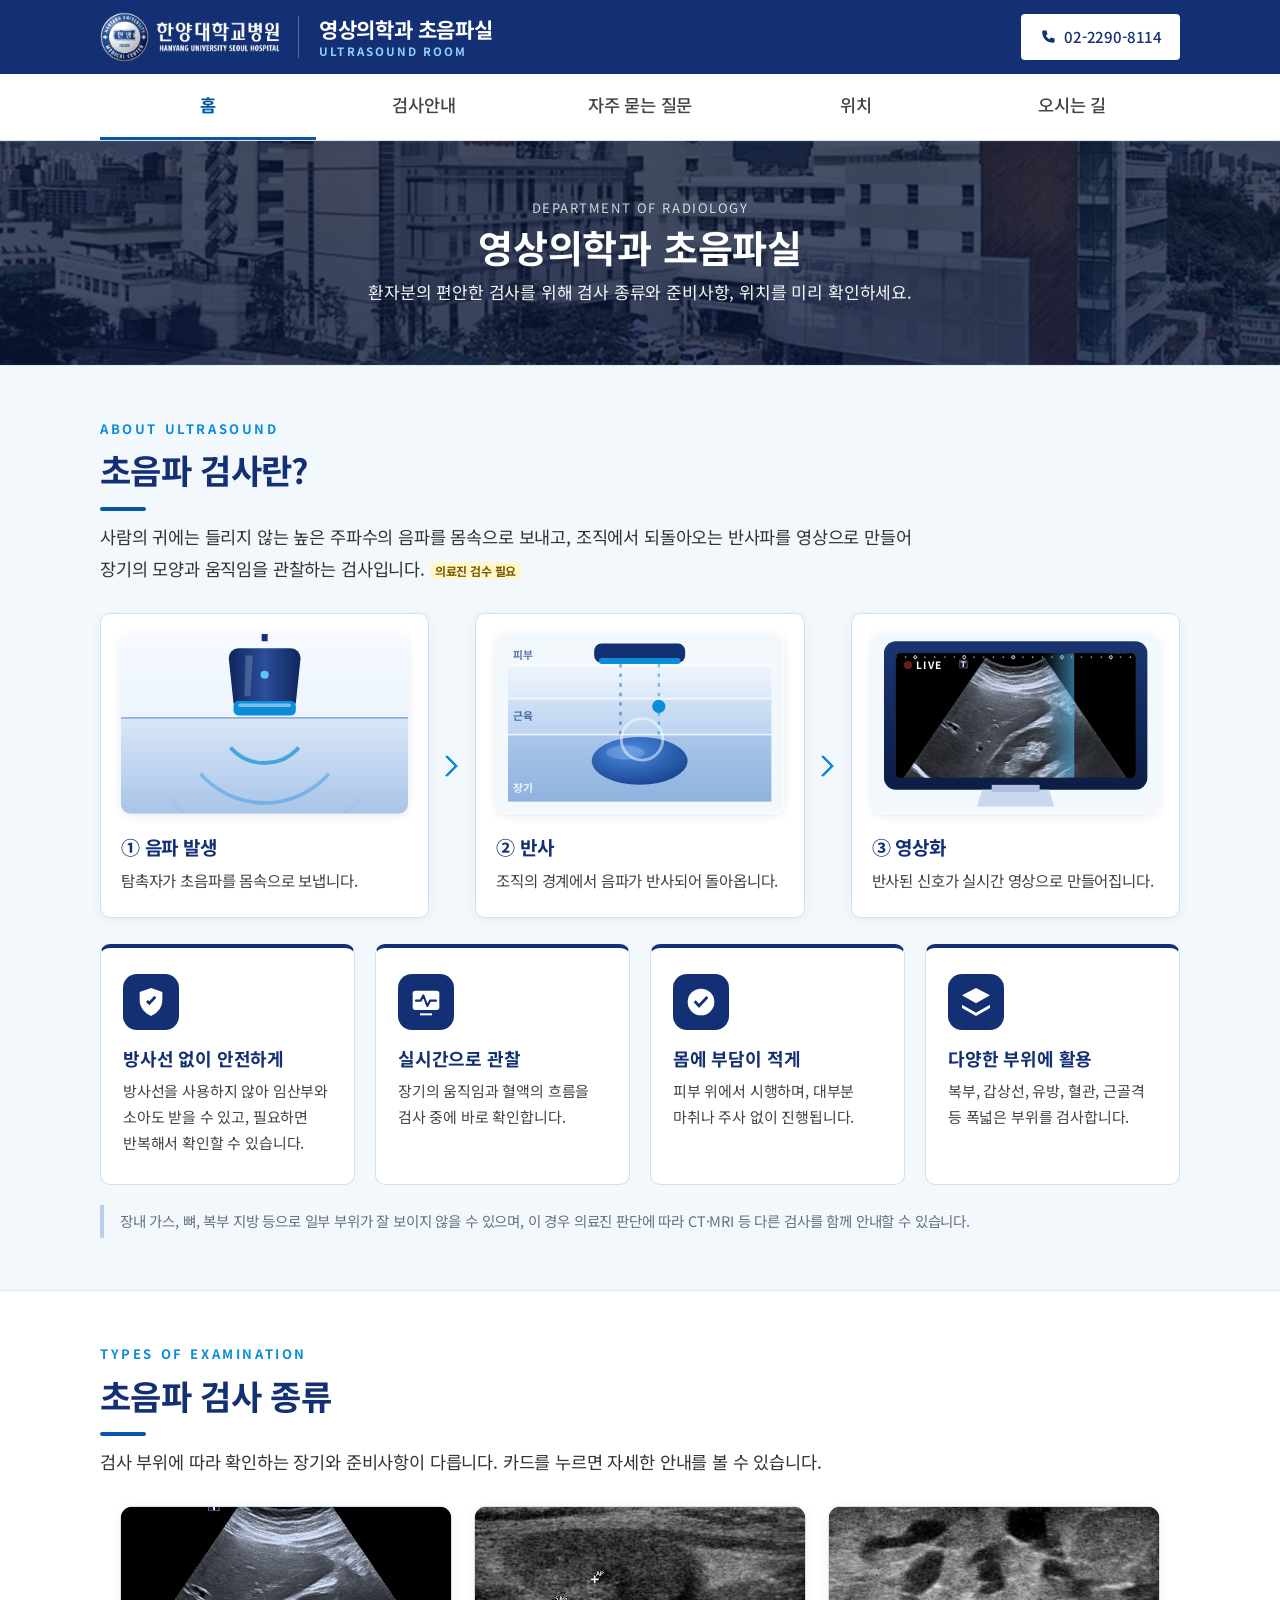
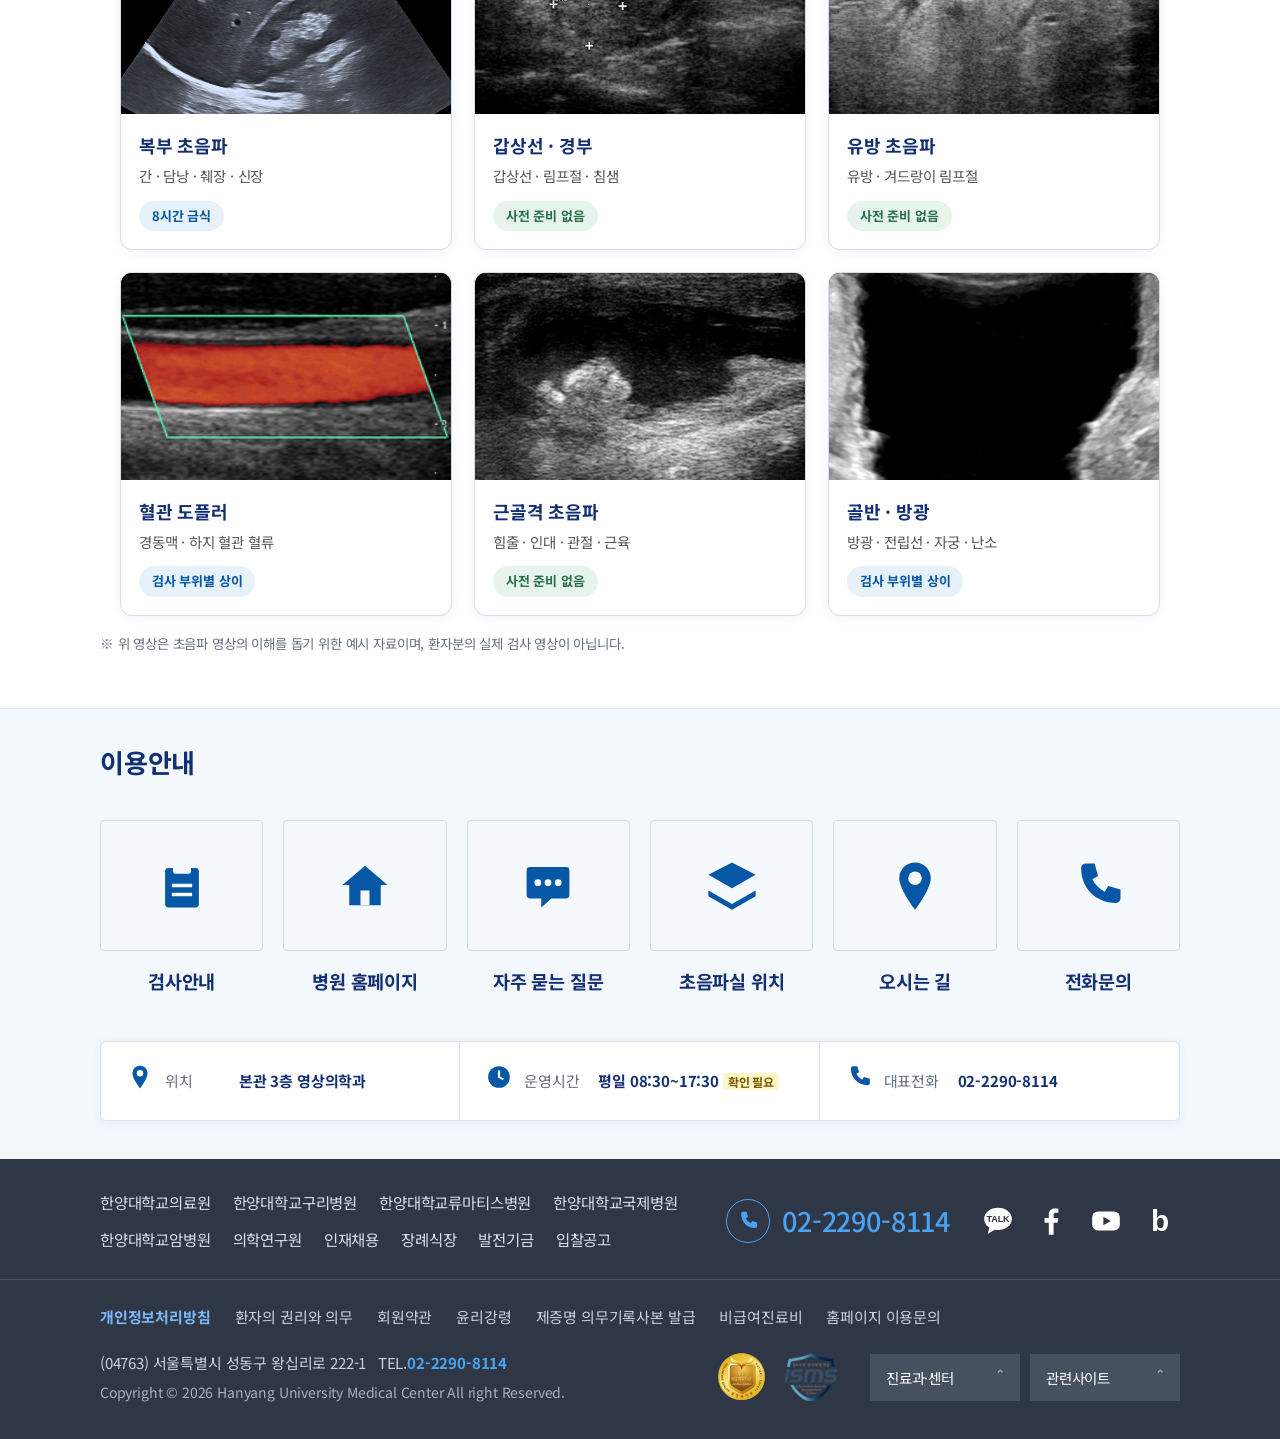
==== index.html @ c242673a "Initial publish (v44) Co-Authored-By: Claude Sonnet 5.5 <noreply@anthropic.com>" ====
<!doctype html>
<html lang="ko">
<head>
<meta charset="utf-8">
<meta name="viewport" content="width=device-width,initial-scale=1,viewport-fit=cover">
<title>초음파실 안내 | 한양대학교병원 영상의학과</title>
<meta name="description" content="한양대학교병원 영상의학과 초음파실 검사 안내, 초음파 검사란, 검사 종류, 위치, 오시는 길">
<link rel="preconnect" href="https://fonts.googleapis.com"><link rel="preconnect" href="https://fonts.gstatic.com" crossorigin><link rel="stylesheet" href="https://fonts.googleapis.com/css2?family=Noto+Sans+KR:wght@400;500;700&display=swap"><link rel="stylesheet" href="assets/style.css">
</head>
<body data-page="home" data-root="">

<section class="hero">
  <p class="eyebrow">Department of Radiology</p>
  <h1>영상의학과 초음파실</h1>
  <p class="d">환자분의 편안한 검사를 위해 검사 종류와 준비사항, 위치를 미리 확인하세요.</p>
</section>

<!-- 초음파 검사란? -->
<section class="sec tint" id="about">
  <div class="wrap">
    <header class="sh">
      <span class="sh-eyebrow">ABOUT ULTRASOUND</span>
      <h2>초음파 검사란?</h2>
      <p>사람의 귀에는 들리지 않는 높은 주파수의 음파를 몸속으로 보내고, 조직에서 되돌아오는 반사파를 영상으로 만들어 장기의 모양과 움직임을 관찰하는 검사입니다. <span class="tbc">의료진 검수 필요</span></p>
    </header>

    <ol class="flow">

      <!-- ① 음파 발생 -->
      <li>
        <figure>
          <svg viewBox="0 0 240 150" role="img" aria-label="탐촉자가 초음파를 몸속으로 보내는 모습(애니메이션)">
            <defs>
              <linearGradient id="f1bg" x1="0" y1="0" x2="0" y2="1"><stop offset="0" stop-color="#f6faff"/><stop offset="1" stop-color="#e3eefb"/></linearGradient>
              <linearGradient id="f1tis" x1="0" y1="0" x2="0" y2="1"><stop offset="0" stop-color="#d9e7f8"/><stop offset="1" stop-color="#a9c4e8"/></linearGradient>
              <linearGradient id="f1pr" x1="0" y1="0" x2="1" y2="0"><stop offset="0" stop-color="#0f255c"/><stop offset=".5" stop-color="#2b4f9a"/><stop offset="1" stop-color="#0f255c"/></linearGradient>
              <clipPath id="f1cone"><path d="M120 70L28 150H212Z"/></clipPath>
            </defs>
            <rect width="240" height="150" rx="10" fill="url(#f1bg)"/>
            <rect y="70" width="240" height="80" fill="url(#f1tis)"/>
            <path d="M0 70H240" stroke="#8fb0dc" stroke-width="1.5"/>
            <g clip-path="url(#f1cone)" fill="none" stroke="#0b8dd9" stroke-width="3.2">
              <circle cx="120" cy="70" r="10"><animate attributeName="r" values="10;110" dur="2.4s" repeatCount="indefinite"/><animate attributeName="opacity" values=".95;0" dur="2.4s" repeatCount="indefinite"/></circle>
              <circle cx="120" cy="70" r="10"><animate attributeName="r" values="10;110" dur="2.4s" begin=".8s" repeatCount="indefinite"/><animate attributeName="opacity" values=".95;0" dur="2.4s" begin=".8s" repeatCount="indefinite"/></circle>
              <circle cx="120" cy="70" r="10"><animate attributeName="r" values="10;110" dur="2.4s" begin="1.6s" repeatCount="indefinite"/><animate attributeName="opacity" values=".95;0" dur="2.4s" begin="1.6s" repeatCount="indefinite"/></circle>
            </g>
            <path d="M120 6V-2" stroke="#143074" stroke-width="5"/>
            <path d="M98 12h44a8 8 0 0 1 8 8l-4 38h-52l-4-38a8 8 0 0 1 8-8z" fill="url(#f1pr)"/>
            <path d="M104 18h6l-2 34h-5z" fill="#fff" opacity=".18"/>
            <rect x="94" y="56" width="52" height="12" rx="4" fill="#0b8dd9"/>
            <rect x="98" y="58" width="44" height="3" rx="1.5" fill="#fff" opacity=".45"/>
            <circle cx="120" cy="34" r="3.4" fill="#5cc5ff"><animate attributeName="opacity" values="1;.25;1" dur="1.2s" repeatCount="indefinite"/></circle>
          </svg>
        </figure>
        <b>① 음파 발생</b><p>탐촉자가 초음파를 몸속으로 보냅니다.</p>
      </li>

      <!-- ② 반사 -->
      <li>
        <figure>
          <svg viewBox="0 0 240 150" role="img" aria-label="조직의 경계에서 초음파가 반사되는 모습(애니메이션)">
            <defs>
              <linearGradient id="f2a" x1="0" y1="0" x2="0" y2="1"><stop offset="0" stop-color="#eef5fd"/><stop offset="1" stop-color="#dbe8f8"/></linearGradient>
              <linearGradient id="f2b" x1="0" y1="0" x2="0" y2="1"><stop offset="0" stop-color="#cfe1f6"/><stop offset="1" stop-color="#bcd3ef"/></linearGradient>
              <linearGradient id="f2c" x1="0" y1="0" x2="0" y2="1"><stop offset="0" stop-color="#aac6ea"/><stop offset="1" stop-color="#8fb2de"/></linearGradient>
              <radialGradient id="f2o" cx="40%" cy="30%" r="80%"><stop offset="0" stop-color="#4b8be0"/><stop offset="1" stop-color="#143e8a"/></radialGradient>
            </defs>
            <rect width="240" height="150" rx="10" fill="#f3f8fd"/>
            <rect x="10" y="26" width="220" height="28" fill="url(#f2a)"/>
            <rect x="10" y="54" width="220" height="30" fill="url(#f2b)"/>
            <rect x="10" y="84" width="220" height="56" fill="url(#f2c)"/>
            <path d="M10 26H230M10 54H230M10 84H230" stroke="#fff" stroke-width="1.4" opacity=".7"/>
            <ellipse cx="120" cy="106" rx="40" ry="20" fill="url(#f2o)"/>
            <ellipse cx="108" cy="99" rx="16" ry="6" fill="#fff" opacity=".18"/>
            <rect x="82" y="8" width="76" height="16" rx="6" fill="#143074"/>
            <rect x="86" y="20" width="68" height="5" rx="2" fill="#0b8dd9"/>
            <path d="M104 25V84" stroke="#0657a5" stroke-width="2" stroke-dasharray="3 5" opacity=".5"/>
            <path d="M136 84V25" stroke="#0b8dd9" stroke-width="2" stroke-dasharray="3 5" opacity=".5"/>
            <circle r="5.5" fill="#0657a5">
              <animateMotion path="M104 26V88" dur="2.4s" repeatCount="indefinite" keyTimes="0;1" calcMode="linear"/>
              <animate attributeName="opacity" values="1;1;0;0" keyTimes="0;.4;.5;1" dur="2.4s" repeatCount="indefinite"/>
            </circle>
            <circle r="5.5" fill="#0b8dd9">
              <animateMotion path="M136 88V26" dur="2.4s" repeatCount="indefinite" begin="1.2s" calcMode="linear"/>
              <animate attributeName="opacity" values="0;1;1;0" keyTimes="0;.1;.8;1" dur="2.4s" repeatCount="indefinite" begin="1.2s"/>
            </circle>
            <circle cx="122" cy="88" r="4" fill="none" stroke="#fff" stroke-width="2.4">
              <animate attributeName="r" values="4;34" dur="2.4s" begin="1.2s" repeatCount="indefinite"/>
              <animate attributeName="opacity" values=".9;0" dur="2.4s" begin="1.2s" repeatCount="indefinite"/>
            </circle>
            <text x="14" y="21" font-size="9" fill="#5b7aa8" font-weight="700">피부</text>
            <text x="14" y="72" font-size="9" fill="#4a6c9c" font-weight="700">근육</text>
            <text x="14" y="132" font-size="9" fill="#e8f1fc" font-weight="700">장기</text>
          </svg>
        </figure>
        <b>② 반사</b><p>조직의 경계에서 음파가 반사되어 돌아옵니다.</p>
      </li>

      <!-- ③ 영상화 -->
      <li>
        <figure>
          <svg viewBox="0 0 240 150" role="img" aria-label="반사된 신호가 실시간 영상으로 표시되는 초음파 모니터(애니메이션)">
            <defs>
              <linearGradient id="f3bz" x1="0" y1="0" x2="0" y2="1"><stop offset="0" stop-color="#1a3571"/><stop offset="1" stop-color="#0c1d45"/></linearGradient>
              <linearGradient id="f3sw" x1="0" y1="0" x2="1" y2="0"><stop offset="0" stop-color="#5cc5ff" stop-opacity="0"/><stop offset="1" stop-color="#5cc5ff" stop-opacity=".55"/></linearGradient>
              <clipPath id="f3scr"><rect x="20" y="16" width="200" height="104" rx="4"/></clipPath>
            </defs>
            <rect width="240" height="150" rx="10" fill="#f3f8fd"/>
            <rect x="10" y="6" width="220" height="124" rx="10" fill="url(#f3bz)"/>
            <rect x="20" y="16" width="200" height="104" rx="4" fill="#000"/>
            <g clip-path="url(#f3scr)">
              <image href="img/us/abdomen.jpg" x="-30" y="-8" width="300" height="225" preserveAspectRatio="none"/>
              <rect x="20" y="16" width="26" height="104" fill="url(#f3sw)">
                <animate attributeName="x" values="14;196" dur="3.2s" repeatCount="indefinite"/>
              </rect>
              <rect x="20" y="16" width="200" height="104" fill="none"/>
            </g>
            <circle cx="30" cy="26" r="3.4" fill="#ff4d4d"><animate attributeName="opacity" values="1;.2;1" dur="1.4s" repeatCount="indefinite"/></circle>
            <text x="37" y="29" font-size="8.5" font-weight="700" fill="#fff" letter-spacing="1">LIVE</text>
            <path d="M92 130h56l4 14H88z" fill="#c9d8ee"/>
            <rect x="100" y="126" width="40" height="6" fill="#aebfdc"/>
          </svg>
        </figure>
        <b>③ 영상화</b><p>반사된 신호가 실시간 영상으로 만들어집니다.</p>
      </li>
    </ol>

    <ul class="traits">
      <li><span class="tr-ic" data-i="i-shield"></span><b>방사선 없이 안전하게</b><p>방사선을 사용하지 않아 임산부와 소아도 받을 수 있고, 필요하면 반복해서 확인할 수 있습니다.</p></li>
      <li><span class="tr-ic" data-i="i-live"></span><b>실시간으로 관찰</b><p>장기의 움직임과 혈액의 흐름을 검사 중에 바로 확인합니다.</p></li>
      <li><span class="tr-ic" data-i="i-check"></span><b>몸에 부담이 적게</b><p>피부 위에서 시행하며, 대부분 마취나 주사 없이 진행됩니다.</p></li>
      <li><span class="tr-ic" data-i="i-floor"></span><b>다양한 부위에 활용</b><p>복부, 갑상선, 유방, 혈관, 근골격 등 폭넓은 부위를 검사합니다.</p></li>
    </ul>
    <p class="about-note">장내 가스, 뼈, 복부 지방 등으로 일부 부위가 잘 보이지 않을 수 있으며, 이 경우 의료진 판단에 따라 CT·MRI 등 다른 검사를 함께 안내할 수 있습니다.</p>
  </div>
</section>

<!-- 초음파 검사 종류 -->
<section class="sec" id="types">
  <div class="wrap">
    <header class="sh">
      <span class="sh-eyebrow">TYPES OF EXAMINATION</span>
      <h2>초음파 검사 종류</h2>
      <p>검사 부위에 따라 확인하는 장기와 준비사항이 다릅니다. 카드를 누르면 자세한 안내를 볼 수 있습니다.</p>
    </header>

    <div class="types-grid">
      <a class="tcard" href="exam/" data-part="e-abd">
        <div class="timg" role="img" aria-label="복부(간·신장) 초음파 영상" style="background-image:url(img/us/abdomen.jpg);background-size:150% auto;background-position:50% 34%"></div>
        <div class="tb"><b>복부 초음파</b><p>간 · 담낭 · 췌장 · 신장</p><span class="chip2">8시간 금식</span></div>
      </a>
      <a class="tcard" href="exam/" data-part="e-thy">
        <div class="timg" role="img" aria-label="갑상선 초음파 영상" style="background-image:url(img/us/thyroid.jpg);background-size:147% auto;background-position:80% 37%"></div>
        <div class="tb"><b>갑상선 · 경부</b><p>갑상선 · 림프절 · 침샘</p><span class="chip2 ok">사전 준비 없음</span></div>
      </a>
      <a class="tcard" href="exam/" data-part="e-brs">
        <div class="timg" role="img" aria-label="유방 초음파 영상" style="background-image:url(img/us/breast.jpg);background-size:119% auto;background-position:52% 55%"></div>
        <div class="tb"><b>유방 초음파</b><p>유방 · 겨드랑이 림프절</p><span class="chip2 ok">사전 준비 없음</span></div>
      </a>
      <a class="tcard" href="exam/" data-part="e-vas">
        <div class="timg" role="img" aria-label="혈관 컬러 도플러 초음파 영상" style="background-image:url(img/us/doppler.jpg);background-size:153% auto;background-position:71% 63%"></div>
        <div class="tb"><b>혈관 도플러</b><p>경동맥 · 하지 혈관 혈류</p><span class="chip2">검사 부위별 상이</span></div>
      </a>
      <a class="tcard" href="exam/" data-part="e-msk">
        <div class="timg" role="img" aria-label="근골격(무릎) 초음파 영상" style="background-image:url(img/us/msk.jpg);background-size:119% auto;background-position:52% 46%"></div>
        <div class="tb"><b>근골격 초음파</b><p>힘줄 · 인대 · 관절 · 근육</p><span class="chip2 ok">사전 준비 없음</span></div>
      </a>
      <a class="tcard" href="exam/" data-part="e-pel">
        <div class="timg" role="img" aria-label="방광 초음파 영상" style="background-image:url(img/us/pelvis.jpg);background-size:141% auto;background-position:57% 44%"></div>
        <div class="tb"><b>골반 · 방광</b><p>방광 · 전립선 · 자궁 · 난소</p><span class="chip2">검사 부위별 상이</span></div>
      </a>
    </div>

    <p class="types-note">※ 위 영상은 초음파 영상의 이해를 돕기 위한 예시 자료이며, 환자분의 실제 검사 영상이 아닙니다.</p>
  </div>
</section>

<section class="band tint2">
  <div class="wrap">
    <div class="infocard">
      <div><span data-i="i-pin"></span><span class="k">위치</span><b>본관 3층 영상의학과</b></div>
      <div><span data-i="i-clock"></span><span class="k">운영시간</span><b>평일 08:30~17:30 <span class="tbc">확인 필요</span></b></div>
      <div><span data-i="i-phone"></span><span class="k">대표전화</span><b>02-2290-8114</b></div>
    </div>
    <h2 class="band-h">이용안내</h2>
    <div class="tiles">
      <a class="tile" href="exam/"><span class="ti" data-i="i-exam"></span><b>검사안내</b></a>
      <a class="tile" href="https://seoul.hyumc.com/" target="_blank" rel="noopener"><span class="ti" data-i="i-home"></span><b>병원 홈페이지</b></a>
      <a class="tile" href="faq/"><span class="ti" data-i="i-faq"></span><b>자주 묻는 질문</b></a>
      <a class="tile" href="location/"><span class="ti" data-i="i-floor"></span><b>초음파실 위치</b></a>
      <a class="tile" href="directions/"><span class="ti" data-i="i-pin"></span><b>오시는 길</b></a>
      <a class="tile" href="tel:0222908114"><span class="ti" data-i="i-phone"></span><b>전화문의</b></a>
    </div>
  </div>
</section>

<script src="assets/site.js"></script>

<!-- 검사 부위별 안내 팝업 (검사안내 페이지의 내용을 불러와 표시) -->
<div class="pop" id="pop" hidden>
  <div class="pop-bg" data-close></div>
  <div class="pop-box" role="dialog" aria-modal="true" aria-labelledby="pop-t">
    <button class="pop-x" type="button" data-close aria-label="닫기">&times;</button>
    <div class="pop-head">
      <div class="pop-thumb" id="pop-thumb" role="img" aria-hidden="true"></div>
      <div><span class="pop-eyebrow">검사 부위별 안내</span><h3 id="pop-t"></h3><span class="chip2" id="pop-chip"></span></div>
    </div>
    <div class="pop-c" id="pop-c"></div>
    <div class="pop-foot"><span class="tbc">의료진 검수 필요</span><a class="btn p" href="exam/">검사안내 전체 보기</a></div>
  </div>
</div>
<script>
(function(){
  var pop=document.getElementById('pop'),body=document.getElementById('pop-c'),last=null,cache=null;
  function load(){
    if(!cache){cache=fetch('exam/').then(function(r){if(!r.ok)throw new Error('x');return r.text();}).then(function(t){return new DOMParser().parseFromString(t,'text/html');});}
    return cache;
  }
  function close(){pop.hidden=true;document.body.classList.remove('pop-open');if(last)last.focus();}
  function open(card){
    var id=card.getAttribute('data-part');last=card;
    load().then(function(doc){
      var panel=doc.getElementById(id);if(!panel)throw new Error('x');
      var t=card.querySelector('.tb b').textContent,chip=card.querySelector('.chip2');
      document.getElementById('pop-t').textContent=t;
      var c=document.getElementById('pop-chip');c.textContent=chip.textContent;c.className=chip.className;
      var th=document.getElementById('pop-thumb'),im=card.querySelector('.timg');
      th.style.cssText=im.getAttribute('style');
      body.innerHTML=panel.innerHTML;
      window.hydrate(body);
      pop.hidden=false;document.body.classList.add('pop-open');
      pop.querySelector('.pop-box').scrollTop=0;
      pop.querySelector('.pop-x').focus();
    }).catch(function(){location.href='exam/';});
  }
  [].forEach.call(document.querySelectorAll('.tcard'),function(a){a.addEventListener('click',function(e){e.preventDefault();open(a);});});
  [].forEach.call(pop.querySelectorAll('[data-close]'),function(b){b.addEventListener('click',close);});
  document.addEventListener('keydown',function(e){if(e.key==='Escape'&&!pop.hidden)close();});
})();
</script>
</body>
</html>
---- assets/style.css ----
:root{
  --navy:#143074; --blue:#0657a5; --sky:#0b8dd9; --bg:#f3f8fb; --line:#dbe3ea;
  --text:#222; --sub:#667180; --warn:#c8541a; --warnbg:#fff4ec; --acc:#143074;
}
*{box-sizing:border-box;margin:0;padding:0}
html{-webkit-text-size-adjust:100%}
body{font-family:"Noto Sans KR","Malgun Gothic",sans-serif;color:var(--text);background:#fff;line-height:1.6;overflow-x:hidden;word-break:keep-all;letter-spacing:-.01em}
img{max-width:100%;height:auto;display:block}
a{color:inherit}
.ic{width:1em;height:1em;fill:currentColor;flex:none}
.a{fill:var(--acc)}
.wrap{max-width:1120px;margin:0 auto;padding:0 20px}

/* header */
.draft{background:#fff6c9;color:#7a5b00;font-size:12.5px;text-align:center;padding:5px 10px}
.top{background:#fff;position:sticky;top:0;z-index:20;border-bottom:1px solid var(--line)}
.top-in{max-width:1120px;margin:0 auto;padding:12px 20px;display:flex;align-items:center;gap:18px}
.top .logo{height:50px;width:auto}
.top .dept{border-left:1px solid var(--line);padding-left:18px;line-height:1.3;color:var(--sub);font-size:13px}
.top .dept b{display:block;color:var(--navy);font-size:18px;font-weight:700}
.top .tel{margin-left:auto;display:flex;align-items:center;gap:8px;background:var(--blue);color:#fff;text-decoration:none;font-size:15px;font-weight:500;padding:10px 18px;border-radius:4px;white-space:nowrap}
.top .tel .ic{font-size:17px;--acc:var(--blue)}
nav.tabs{max-width:1120px;margin:0 auto;display:flex;padding:0 20px;border-top:1px solid var(--line)}
nav.tabs a{flex:1;text-align:center;text-decoration:none;font-size:16px;font-weight:500;color:#444;padding:13px 4px;border-bottom:3px solid transparent;white-space:nowrap}
nav.tabs a .ic{display:none}
nav.tabs a:hover{color:var(--blue)}
nav.tabs a[aria-current=page]{color:var(--blue);font-weight:700;border-color:var(--blue)}

/* home band */
.band{background:linear-gradient(rgba(6,87,165,.9),rgba(20,48,116,.93)),url(../img/hero.jpg) center/cover;color:#fff;padding:40px 0 44px}
.band .wrap{display:grid;grid-template-columns:1.1fr 1fr;gap:24px 48px;align-items:center}
.eyebrow{font-size:13px;letter-spacing:.12em;opacity:.8;text-transform:uppercase;margin-bottom:6px}
.band h1{font-size:38px;line-height:1.25;font-weight:700;margin-bottom:12px}
.band p.d{opacity:.92;font-size:16px}
.infocard{background:#fff;color:var(--text);border-radius:6px;padding:8px 22px}
.infocard div{display:flex;align-items:center;gap:12px;padding:12px 0;border-bottom:1px solid var(--line);font-size:15px}
.infocard div:last-child{border:0}
.infocard .ic{font-size:26px;--acc:#fff;color:var(--blue)}
.infocard span.k{color:var(--sub);width:62px;flex:none}
.infocard b{font-weight:700;color:var(--navy)}
.band-h{grid-column:1/-1;font-size:24px;font-weight:700;margin-top:10px}
.tiles{grid-column:1/-1;display:grid;grid-template-columns:repeat(6,1fr);gap:16px}
.tile{display:block;text-align:center;text-decoration:none;color:#fff}
.tile .ti{display:grid;place-items:center;aspect-ratio:1.25;border:1px solid rgba(255,255,255,.38);font-size:48px;transition:.15s;margin-bottom:10px}
.tile:hover .ti{background:rgba(255,255,255,.1);border-color:#fff}
.tile b{font-weight:500;font-size:17px}

/* sub pages */
main.wrap{padding-top:26px;padding-bottom:50px}
.crumb{font-size:13px;color:var(--sub);margin-bottom:6px}
.crumb a{text-decoration:none}
.ptitle{border-bottom:2px solid var(--navy);padding-bottom:12px;margin-bottom:20px}
.ptitle h2{font-size:28px;color:var(--navy);font-weight:700}
.ptitle p{color:var(--sub);font-size:15px;margin-top:2px}
.grid{display:grid;gap:14px}
.g2{grid-template-columns:repeat(2,1fr)}
.g3{grid-template-columns:repeat(3,1fr)}
.card{background:#fff;border:1px solid var(--line);border-radius:6px;padding:20px}
.card h3{font-size:17px;color:var(--navy);margin-bottom:8px;display:flex;align-items:center;gap:8px}
.card h3 .ic{font-size:22px;color:var(--blue);--acc:#fff}
.card p,.card li{font-size:15px}
.card ul{padding-left:18px}
.card ul li{margin:3px 0}
.badge{display:inline-block;font-size:12px;font-weight:700;padding:2px 9px;border-radius:3px;background:#e7f1fa;color:var(--blue);margin-bottom:8px}
.badge.w{background:var(--warnbg);color:var(--warn)}
.tbc{background:#fff6c9;color:#7a5b00;border-radius:3px;padding:0 5px;font-size:12px;font-weight:700;white-space:nowrap}
.notice{background:var(--bg);border-left:4px solid var(--blue);padding:14px 16px;font-size:14.5px;margin-top:14px}
.btn{display:inline-block;border:0;font:inherit;font-size:14.5px;font-weight:500;padding:10px 18px;border-radius:4px;cursor:pointer;text-decoration:none}
.btn.p{background:var(--blue);color:#fff}
.btn.l{background:#fff;color:var(--blue);border:1px solid var(--blue)}

.steps{display:grid;grid-template-columns:repeat(4,1fr);gap:12px;counter-reset:s}
.step{background:var(--bg);border-radius:6px;padding:18px;border-top:3px solid var(--blue)}
.step::before{counter-increment:s;content:"STEP 0" counter(s);display:block;font-size:12px;font-weight:700;color:var(--blue);letter-spacing:.08em;margin-bottom:4px}
.step b{display:block;color:var(--navy);font-size:16px;margin-bottom:2px}
.step p{font-size:14px;color:var(--sub)}

details{border:1px solid var(--line);border-radius:6px;margin-bottom:8px}
summary{cursor:pointer;padding:15px 18px;font-weight:500;color:var(--navy);list-style:none;display:flex;justify-content:space-between;gap:10px;font-size:16px}
summary::-webkit-details-marker{display:none}
summary::before{content:"Q";color:var(--blue);font-weight:700;margin-right:10px}
summary span{flex:1}
summary::after{content:"+";color:var(--blue);font-size:20px;line-height:1}
details[open] summary::after{content:"−"}
details[open]{background:var(--bg)}
details .a{padding:0 18px 16px 38px;font-size:15px}

.prep{width:100%;border-collapse:collapse;font-size:15px;border-top:2px solid var(--navy)}
.prep th{background:var(--bg);color:var(--navy);text-align:left;padding:11px 14px;font-size:14px;border-bottom:1px solid var(--line)}
.prep td{padding:13px 14px;border-bottom:1px solid var(--line);vertical-align:top}
.prep td:first-child{font-weight:700;color:var(--navy);white-space:nowrap}

/* location */
.loc{display:grid;grid-template-columns:1.6fr 1fr;gap:20px;align-items:start}
.seg{display:inline-flex;border:1px solid var(--blue);border-radius:4px;overflow:hidden;margin-bottom:10px}
.seg button{border:0;background:#fff;font:inherit;font-size:14px;padding:8px 18px;cursor:pointer;color:var(--blue)}
.seg button.on{background:var(--blue);color:#fff}
.mapbox{position:relative;border:1px solid var(--line);border-radius:6px;padding:6px;background:#fff}
.mapbox svg.ov{position:absolute;left:6px;top:6px;width:calc(100% - 12px);height:calc(100% - 12px);pointer-events:none}
.routes{display:flex;flex-wrap:wrap;gap:8px;margin:12px 0 0}
.routes button{display:flex;align-items:center;gap:7px;border:1px solid var(--line);background:#fff;font:inherit;font-size:14px;padding:7px 12px;border-radius:999px;cursor:pointer;color:#333}
.routes button i{font-style:normal;display:grid;place-items:center;width:20px;height:20px;border-radius:50%;background:#0657a5;color:#fff;font-size:12px;font-weight:700}
.routes button.on{border-color:#0657a5;background:#e7f1fa;font-weight:700}
.legend{display:flex;gap:16px;flex-wrap:wrap;font-size:13px;color:var(--sub);margin-top:10px}
.legend s{display:inline-block;width:14px;height:10px;vertical-align:middle;margin-right:5px;text-decoration:none}
.route{list-style:none;counter-reset:r;margin-top:6px}
.route li{counter-increment:r;display:flex;gap:10px;padding:9px 0;border-bottom:1px solid var(--line);font-size:15px}
.route li:last-child{border:0}
.route li::before{content:counter(r);flex:none;width:24px;height:24px;border-radius:50%;background:var(--blue);color:#fff;font-weight:700;display:grid;place-items:center;font-size:13px}
.hide{display:none!important}
@keyframes dash{to{stroke-dashoffset:-30}}
.flow{animation:dash 1s linear infinite}

/* directions */
.dir{display:grid;grid-template-columns:1fr 1fr;gap:0 40px}
.dir h3{margin-bottom:10px}
.dir dl{display:grid;grid-template-columns:84px 1fr;gap:9px 10px;font-size:15px}
.dir dt{color:var(--sub);display:flex;align-items:center;gap:6px}
.dir dd b{color:var(--navy)}
.chip{display:inline-block;font-size:12px;font-weight:700;color:#fff;border-radius:3px;padding:1px 7px;margin-right:5px}
.l2{background:#00a84d}.l5{background:#996cac}
#map{width:100%;height:460px;border:0;border-radius:6px;background:#eef2f6}
.mapact{display:flex;gap:8px;margin-top:10px;flex-wrap:wrap}

footer{background:var(--navy);color:#cfd8ef;font-size:13px;padding:30px 20px 34px}
footer .in{max-width:1120px;margin:0 auto;display:flex;gap:24px;align-items:center;flex-wrap:wrap}
footer img{height:44px;width:auto}

@media(max-width:900px){
  .band .wrap{grid-template-columns:1fr}
  .tiles{grid-template-columns:repeat(3,1fr)}
  .g3{grid-template-columns:1fr 1fr}
  .steps{grid-template-columns:1fr 1fr}
  .loc{grid-template-columns:1fr}
}
@media(max-width:640px){
  .wrap{padding:0 16px}
  .top-in{padding:10px 16px;gap:12px}
  .top .dept{display:none}
  .top .logo{height:44px}
  .top .tel{font-size:13.5px;padding:9px 14px}
  nav.tabs{position:fixed;left:0;right:0;bottom:0;max-width:none;background:#fff;border-top:1px solid var(--line);padding:0 0 env(safe-area-inset-bottom);z-index:30}
  nav.tabs a{font-size:11px;padding:7px 0 6px;border:0;border-top:3px solid transparent;display:flex;flex-direction:column;align-items:center;gap:2px;color:#7a8594;--acc:#fff}
  nav.tabs a .ic{display:block;font-size:22px}
  nav.tabs a[aria-current=page]{border-top-color:var(--blue);color:var(--blue)}
  .band{padding:26px 0 30px}
  .band h1{font-size:28px}
  .band-h{font-size:20px}
  .tiles{grid-template-columns:repeat(2,1fr);gap:12px}
  .tile .ti{aspect-ratio:1.7;font-size:40px;margin-bottom:6px}
  .tile b{font-size:15px}
  main.wrap{padding-top:18px;padding-bottom:30px}
  .ptitle h2{font-size:23px}
  .g2,.g3,.dir{grid-template-columns:1fr}
  .dir h3+dl{margin-bottom:6px}
  .steps{grid-template-columns:1fr 1fr;gap:10px}
  .step{padding:14px}
  .prep,.prep tbody,.prep tr,.prep td{display:block;width:100%}
  .prep thead{display:none}
  .prep tr{border-bottom:1px solid var(--line);padding:12px 4px}
  .prep td{border:0;padding:2px 0}
  .prep td:first-child{white-space:normal;font-size:16px}
  #map{height:340px}
  footer{padding-bottom:90px}
  footer img{height:38px}
}

/* sub banner */
.pbanner{background:url(../img/hero.jpg) center/cover;color:#fff;position:relative}
.pb-in{text-align:center;padding:38px 20px 52px}
.pb-in h2{font-size:34px;font-weight:700}
.pb-in p{font-size:14px;letter-spacing:.04em;opacity:.9;margin-top:4px}
.pb-bar{background:rgba(20,48,116,.88);font-size:15px}
.pb-bar .wrap{display:flex;align-items:center;gap:14px;height:48px}
.pb-bar .hm{display:grid;place-items:center;width:28px;height:28px;border-radius:5px;background:rgba(255,255,255,.2);border:1px solid rgba(255,255,255,.5);font-size:12px;text-decoration:none}
.pb-bar .sep{opacity:.5}
.pb-bar .cur{font-weight:700;text-decoration:underline;text-underline-offset:5px}
.ptitle h2{display:none}
.ptitle{border-bottom:0;padding-bottom:0;margin-bottom:16px}
.ptitle p{font-size:16px;color:#333}
/* sub-tabs (directions) */
.subtabs{display:flex;gap:0;border-bottom:2px solid var(--navy);margin:16px 0 16px;overflow-x:auto}
.subtabs button{flex:1;min-width:max-content;border:0;background:var(--bg);font:inherit;font-size:15.5px;padding:12px 18px;cursor:pointer;color:#444;border-right:1px solid #fff}
.subtabs button.on{background:var(--navy);color:#fff;font-weight:700}
.sp{display:none}.sp.on{display:block}
.tbl{width:100%;border-collapse:collapse;font-size:15px;border-top:2px solid var(--navy)}
.tbl th{background:var(--bg);color:var(--navy);padding:10px 12px;text-align:left;border-bottom:1px solid var(--line);font-size:14px}
.tbl td{padding:11px 12px;border-bottom:1px solid var(--line);vertical-align:top}
.tbl td:first-child{font-weight:700;color:var(--navy)}
.hl{background:#e7f1fa;border:1px solid #b9d6ee;border-radius:6px;padding:14px 16px;margin-bottom:12px;color:var(--navy);font-size:15px}
.hl b{color:var(--blue)}
.sub-h{font-size:17px;color:var(--navy);margin:20px 0 8px}
.addr{display:flex;flex-wrap:wrap;gap:6px 28px;align-items:center;background:var(--bg);border-radius:6px;padding:14px 18px;font-size:15px}
.addr b{color:var(--navy)}
.map-wrap{width:100%;min-height:460px}
.map-wrap iframe,.map-wrap .root_daum_roughmap{width:100%!important}
@media(max-width:640px){
  .pb-in{padding:26px 16px 36px}.pb-in h2{font-size:26px}
  .pb-bar .wrap{height:42px;font-size:13.5px;gap:8px}
  .tbl,.tbl tbody,.tbl tr,.tbl td{display:block;width:100%}
  .tbl thead{display:none}
  .tbl tr{border-bottom:1px solid var(--line);padding:10px 0}
  .tbl td{border:0;padding:2px 4px}
  .map-wrap{min-height:340px}
}

/* ===== v2 ===== */
:root{--route:#b8453c}
html,body{height:100%}
body{display:flex;flex-direction:column;min-height:100vh;font-size:17px;line-height:1.75}
main.wrap{flex:1;width:100%}

/* hero / banners (원본 188px 높이를 넘기지 않아 늘어남(깨짐) 방지) */
.pbanner{background:none}
.pb-in{background:url(../img/hero.jpg) center/cover;padding:38px 20px 40px}
.hero{background:url(../img/hero.jpg) center/cover;color:#fff;text-align:center;padding:40px 20px 42px}
.hero .eyebrow{margin-bottom:4px}
.hero h1{font-size:40px;line-height:1.25;font-weight:700}
.hero p.d{font-size:17px;opacity:.95;margin-top:6px}
.band{flex:1;background:var(--blue);padding:44px 0 64px}
.band .wrap{display:block}
.infocard{display:grid;grid-template-columns:repeat(3,1fr);padding:0;margin-bottom:44px;font-size:17px}
.infocard div{padding:22px 26px;border-bottom:0;border-right:1px solid var(--line)}
.infocard div:last-child{border:0}
.band-h{font-size:26px;margin:0 0 20px}
.tiles{gap:22px}
.tile .ti{margin-bottom:14px;font-size:54px}
.tile b{font-size:18.5px}

/* 글자 크기 */
nav.tabs a{font-size:17.5px;padding:16px 4px}
.top .dept b{font-size:19px}
.ptitle p{font-size:18px;color:#333}
.card h3{font-size:19px;margin-bottom:12px}
.card p,.card li{font-size:16.5px}
.card ul li{margin:6px 0}
.badge{font-size:13px;padding:3px 11px;margin-bottom:12px}
.step b{font-size:19px}
.step p{font-size:16px;line-height:1.65}
.step::before{font-size:13px}
.prep{font-size:16.5px}
.prep th{font-size:15px}
summary{font-size:18px}
details .a{font-size:16.5px}
.route li{font-size:16.5px}
.legend{font-size:14.5px}
.tbl{font-size:16.5px}
.tbl th{font-size:15px}
.addr{font-size:17px}
.notice{font-size:16px}
.btn{font-size:16px}
.dir dl{font-size:16.5px}

/* 간격 */
.grid{gap:24px}
.card{padding:30px}
.steps{gap:20px}
.step{padding:26px 24px}
.prep td{padding:18px 16px}
.prep th{padding:14px 16px}
details{margin-bottom:14px}
summary{padding:20px 24px}
details .a{padding:0 24px 22px 46px}
.notice{margin-top:24px;padding:20px 24px}
.seg{margin-bottom:20px}
.seg button{padding:11px 24px;font-size:16px}
.routes{gap:12px;margin:0 0 14px!important}
.routes button{padding:11px 20px;font-size:16px;gap:10px}
.routes button i{width:24px;height:24px;font-size:13px}
.legend{gap:12px 28px;margin:0 0 26px!important}
.loc{gap:32px}
.route li{padding:14px 0;gap:14px}
.subtabs{margin:28px 0 28px}
.subtabs button{padding:15px 24px;font-size:16.5px}
.tbl td{padding:16px 16px}
.tbl th{padding:13px 16px}
.sub-h{margin:34px 0 12px;font-size:19px}
.hl{padding:18px 22px;font-size:16.5px;margin-bottom:22px}
.mapact{gap:12px;margin-top:16px}
.ptitle{margin-bottom:26px}
main.wrap{padding-top:40px;padding-bottom:70px}

/* 경로선: 톤다운 붉은색 */
.routes button.on{border-color:var(--route)}

/* 오시는 길 상단 정보 */
.addr{display:grid;grid-template-columns:repeat(3,auto);justify-content:space-between;gap:16px 40px;padding:24px 30px}
.addr>div{display:flex;align-items:center;flex-wrap:wrap;gap:6px 0}
.lb{background:var(--navy);color:#fff;font-size:13px;border-radius:3px;padding:2px 10px;margin-right:12px;white-space:nowrap}
.addr b.a1{color:var(--navy)}
.addr b.a2{color:var(--blue);font-size:19px}
.addr b.a3{color:#0b8dd9}
.addr .sp2{margin-left:14px}

/* 지도 아이콘 링크 */
.maplinks{display:flex;gap:14px;margin-top:18px;align-items:center}
.maplinks a{display:block;width:52px;height:52px;border-radius:50%;box-shadow:0 2px 6px rgba(0,0,0,.18);transition:.15s}
.maplinks a:hover{transform:translateY(-2px)}
.maplinks svg{width:100%;height:100%;display:block}

/* 검사안내 부위 탭 */
.ex-sum{background:var(--bg);border-radius:6px;padding:22px 26px;margin-bottom:24px;display:flex;flex-wrap:wrap;gap:12px 40px;font-size:16.5px}
.ex-sum span.k{color:var(--sub);margin-right:8px}
.ex-sum b{color:var(--navy)}
.ol{padding-left:0;list-style:none;counter-reset:o}
.ol li{counter-increment:o;display:flex;gap:12px;margin:10px 0}
.ol li::before{content:counter(o);flex:none;width:26px;height:26px;border-radius:50%;background:var(--blue);color:#fff;font-size:13px;font-weight:700;display:grid;place-items:center;margin-top:3px}

/* 푸터 (병원 홈페이지 형태) */
footer.ft{background:#2f3746;color:#c9d0dc;padding:0;font-size:15px}
.ft-in{max-width:1120px;margin:0 auto;padding:0 20px}
.ft1{padding:40px 0 34px;border-bottom:1px solid rgba(255,255,255,.14)}
.ft1 .ft-in{display:flex;align-items:center;gap:28px;flex-wrap:wrap}
.rela{display:flex;flex-wrap:wrap;gap:10px 22px;flex:1;min-width:300px;font-size:15.5px}
.rela a{text-decoration:none;color:#d9dfe9}
.rela a:hover{color:#fff;text-decoration:underline}
.ftcall{display:flex;align-items:center;gap:12px;text-decoration:none;color:#4aa3f2;font-size:27px;font-weight:500}
.ftcall i{display:grid;place-items:center;width:44px;height:44px;border:1px solid #4aa3f2;border-radius:50%;font-size:22px;--acc:#2f3746}
.sns{display:flex;gap:10px}
.sns img{width:40px;height:40px;border-radius:50%}
.ft2{padding:34px 0 44px}
.ft2 .ft-in{display:flex;gap:40px;justify-content:space-between;flex-wrap:wrap}
.policy{display:flex;flex-wrap:wrap;gap:8px 24px;margin-bottom:26px}
.policy a{text-decoration:none;color:#c9d0dc}
.policy a:first-child{color:#7db8f5;font-weight:700}
.addr2 p{margin:4px 0}
.addr2 .tl{color:#4aa3f2;font-weight:700;text-decoration:none}
.addr2 .cp{opacity:.8;font-size:14px}
.certi{display:flex;gap:18px;margin-top:20px}
.certi img{width:auto;height:48px}
.ft2r{display:flex;gap:16px;align-items:flex-end;flex-wrap:wrap}
.ddm{position:relative;width:200px}
.ddm summary{list-style:none;background:#47505f;color:#fff;padding:18px 22px;font-size:16px;font-weight:400;display:flex;justify-content:space-between;cursor:pointer;border-radius:0}
.ddm summary::before{content:none}
.ddm summary::after{content:"⌃";color:#fff;font-size:18px}
.ddm[open] summary::after{content:"⌄"}
.ddm div{position:absolute;bottom:100%;left:0;right:0;background:#47505f;padding:8px 0;max-height:260px;overflow:auto}
.ddm a{display:block;padding:8px 22px;color:#e7ecf4;text-decoration:none;font-size:15px}
.ddm a:hover{background:#56606f}
.ddm{border:0;background:none;margin:0}

@media(max-width:900px){
  .infocard{grid-template-columns:1fr}
  .infocard div{border-right:0;border-bottom:1px solid var(--line)}
  .addr{grid-template-columns:1fr}
}
@media(max-width:640px){
  body{font-size:16.5px}
  .hero h1{font-size:30px}
  .hero{padding:34px 16px 34px}
  .band{padding:30px 0 40px}
  .tiles{gap:14px}
  .card{padding:22px}
  .grid{gap:16px}
  .steps{grid-template-columns:1fr;gap:14px}
  .ptitle p{font-size:16.5px}
  .subtabs{margin:20px 0}
  main.wrap{padding-top:26px;padding-bottom:40px}
  .ft1 .ft-in,.ft2 .ft-in{flex-direction:column;align-items:flex-start}
  .ddm{width:100%}
  .ft2r{width:100%}
  footer.ft{padding-bottom:70px}
  .addr{padding:20px}
}

/* ===== v3: 모바일 개선 ===== */
@media(max-width:640px){
  /* 탭: 좌우 스크롤 없이 한 화면에 모두 표시 */
  .subtabs{display:grid;grid-template-columns:repeat(3,1fr);gap:8px;border:0;overflow:visible;margin:22px 0}
  .subtabs.c2{grid-template-columns:repeat(2,1fr)}
  .subtabs button{min-width:0;border:1px solid var(--line);border-radius:8px;background:#fff;padding:13px 4px;font-size:15px;line-height:1.3;color:#333}
  .subtabs button.on{background:var(--navy);border-color:var(--navy);color:#fff}

  /* 하단 메뉴 */
  nav.tabs{border-top:0;box-shadow:0 -2px 14px rgba(20,48,116,.1);padding:0 4px env(safe-area-inset-bottom)}
  nav.tabs a{font-size:10.5px;letter-spacing:-.03em;white-space:nowrap;padding:9px 0 8px;gap:4px;border:0;color:#8a95a5;font-weight:500;position:relative;--acc:#fff}
  nav.tabs a .ic{font-size:21px}
  nav.tabs a[aria-current=page]{color:var(--navy);border:0;font-weight:700}
  nav.tabs a[aria-current=page]::before{content:"";position:absolute;top:0;left:50%;width:22px;height:3px;margin-left:-11px;border-radius:0 0 3px 3px;background:var(--blue)}
  .addr .sp2{margin-left:0}
  .addr>div{row-gap:8px}
}
@media(max-width:640px){
  .steps{grid-template-columns:1fr 1fr;gap:10px}
  .step{padding:16px 14px}
  .step b{font-size:17px}
  .step p{font-size:14.5px;line-height:1.55}
}

/* ===== v4: 검사안내 디자인 ===== */
.s{fill:none;stroke:var(--acc);stroke-width:3.2;stroke-linecap:round;stroke-linejoin:round}
.s2{fill:none;stroke:#fff;stroke-width:3;stroke-linecap:round;stroke-linejoin:round}
.sec-h{font-size:21px;color:var(--navy);margin:44px 0 16px;display:flex;align-items:center;gap:10px}
.sec-h::before{content:"";width:5px;height:22px;background:var(--blue);border-radius:2px}
.intro{display:flex;align-items:center;gap:28px;background:linear-gradient(100deg,#eaf3fb,#f7fbfe);border:1px solid #cfe1f1;border-radius:10px;padding:30px 34px;position:relative;overflow:hidden}
.intro::after{content:"";position:absolute;right:-60px;top:-60px;width:220px;height:220px;border-radius:50%;border:34px solid rgba(11,141,217,.07)}
.intro-ic{flex:none;display:grid;place-items:center;width:92px;height:92px;border-radius:50%;background:var(--blue);color:#fff;font-size:50px;--acc:var(--blue);box-shadow:0 6px 18px rgba(6,87,165,.28)}
.intro-t h3{font-size:24px;color:var(--navy);margin-bottom:6px}
.intro-t p{font-size:17.5px;color:#333}
.feats{display:grid;grid-template-columns:repeat(3,1fr);gap:18px;margin-top:18px}
.feat{display:flex;align-items:center;gap:16px;background:#fff;border:1px solid var(--line);border-radius:10px;padding:20px 22px}
.feat .fi{flex:none;display:grid;place-items:center;width:52px;height:52px;border-radius:12px;background:#e7f1fa;color:var(--blue);font-size:30px;--acc:#e7f1fa}
.feat b{display:block;color:var(--navy);font-size:17.5px}
.feat small{color:var(--sub);font-size:14.5px;line-height:1.5;display:block}
.step{position:relative;padding-right:92px}
.step .si{position:absolute;right:22px;top:24px;display:grid;place-items:center;width:56px;height:56px;border-radius:50%;background:var(--blue);color:#fff;font-size:30px;--acc:var(--blue)}
@media(max-width:900px){.feats{grid-template-columns:1fr}.step{padding-right:80px}}
@media(max-width:640px){
  .sec-h{font-size:19px;margin:32px 0 12px}
  .intro{flex-direction:column;align-items:flex-start;gap:16px;padding:24px 22px}
  .intro-ic{width:70px;height:70px;font-size:38px}
  .intro-t h3{font-size:21px}
  .intro-t p{font-size:16px}
  .feats{gap:10px}
  .feat{padding:14px 16px;gap:14px}
  .feat .fi{width:44px;height:44px;font-size:25px}
  .feat b{font-size:16px}
  .feat small{font-size:13.5px}
  .step{padding:16px 14px}
  .step .si{position:static;width:40px;height:40px;font-size:22px;margin-bottom:10px}
}

/* ===== v5 ===== */
.intro{padding:30px 36px;border-left:6px solid var(--blue)}
.intro-t h3{font-size:25px}
.step{padding:26px 24px}
.step p span{display:block;white-space:nowrap}
.step p{margin-top:2px}
.step .si{width:52px;height:52px;font-size:28px;right:20px;top:22px}
@media(max-width:1000px){.steps{grid-template-columns:1fr 1fr}}
@media(max-width:900px){.step{padding-right:24px}}
@media(max-width:640px){
  .intro{padding:22px 20px;border-left-width:5px}
  .step p span{white-space:normal}
  .step{padding:16px 14px}
  .step .si{position:static;width:40px;height:40px;font-size:22px;margin-bottom:10px}
}

/* ===== v6 ===== */
/* 검사 요약 박스 (오시는 길 상단 정보와 동일 스타일) */
.ex-sum{display:grid;grid-template-columns:2fr 1fr 1fr;gap:16px 36px;padding:24px 30px;background:var(--bg);border-radius:6px;align-items:center;margin-bottom:28px}
.ex-sum>div{display:flex;align-items:center;flex-wrap:wrap;gap:6px 0}
.ex-sum span.k{background:var(--navy);color:#fff;font-size:13px;border-radius:3px;padding:2px 10px;margin-right:12px;white-space:nowrap}
.ex-sum b{font-size:18px}
.ex-sum>div:nth-child(1) b{color:var(--navy)}
.ex-sum>div:nth-child(2) b{color:var(--blue)}
.ex-sum>div:nth-child(3) b{color:#0b8dd9}

/* 검사 부위 카드: 제목 영역을 톤으로 구분 */
body[data-page=exam] .sp .grid{align-items:stretch!important}
body[data-page=exam] .sp .grid>.card:nth-child(1){--hd:#143074}
body[data-page=exam] .sp .grid>.card:nth-child(2){--hd:#0657a5}
body[data-page=exam] .sp .grid>.card:nth-child(3){--hd:#0b7bc4}
body[data-page=exam] .sp .grid>.card:nth-child(4){--hd:#3f78b9}
body[data-page=exam] .sp .card{padding:0;overflow:hidden;border-color:#d3e0ec;box-shadow:0 2px 10px rgba(20,48,116,.05)}
body[data-page=exam] .sp .card h3{margin:0;padding:16px 26px;background:var(--hd);color:#fff;font-size:19px;gap:12px}
body[data-page=exam] .sp .card h3 .ic{font-size:26px;color:#fff;--acc:var(--hd)}
body[data-page=exam] .sp .card>p,
body[data-page=exam] .sp .card>ul,
body[data-page=exam] .sp .card>ol{margin:24px 26px 28px}
body[data-page=exam] .sp .card ul{list-style:none;padding:0}
body[data-page=exam] .sp .card ul li{position:relative;padding-left:24px;margin:10px 0}
body[data-page=exam] .sp .card ul li::before{content:"";position:absolute;left:2px;top:.62em;width:9px;height:9px;border-radius:50%;background:var(--hd)}
body[data-page=exam] .sp .card .ol li::before{background:var(--hd)}
body[data-page=exam] .sp .card>p{line-height:1.8}

/* 카카오 지도 하단 주소/전화 */
.root_daum_roughmap .cont{padding:0!important;border:0!important;background:none!important}
.root_daum_roughmap .cont .section{display:flex!important;flex-wrap:wrap;gap:12px 40px;margin:0!important;padding:20px 26px!important;background:var(--bg)!important;border:0!important;border-radius:0 0 6px 6px}
.root_daum_roughmap .cont .address,.root_daum_roughmap .cont .phone{display:flex!important;align-items:center;margin:0!important;padding:0!important;float:none!important}
.root_daum_roughmap .cont .tit{display:inline-block!important;width:auto!important;float:none!important;margin:0 12px 0 0!important;padding:3px 11px!important;background:var(--navy)!important;color:#fff!important;font-size:13px!important;font-weight:400!important;border-radius:3px}
.root_daum_roughmap .cont .txt{display:inline!important;font-size:18px!important;font-weight:700!important;color:var(--navy)!important}
.root_daum_roughmap .cont .phone .txt{color:var(--blue)!important}

@media(max-width:900px){.ex-sum{grid-template-columns:1fr}}
@media(max-width:640px){
  .ex-sum{padding:20px;gap:12px}
  .ex-sum b{font-size:16.5px}
  body[data-page=exam] .sp .card h3{padding:14px 20px;font-size:18px}
  body[data-page=exam] .sp .card>p,
  body[data-page=exam] .sp .card>ul,
  body[data-page=exam] .sp .card>ol{margin:20px 20px 24px}
  .root_daum_roughmap .cont .section{padding:16px 18px!important}
}

/* ===== v7: 헤더 부서명 ===== */
.top .dept{display:flex;align-items:center;gap:14px;padding-left:20px;line-height:1.25}
.top .dept .d-ic{display:grid;place-items:center;flex:none;width:46px;height:46px;border-radius:12px;background:linear-gradient(135deg,#0b8dd9,#0657a5);color:#fff;font-size:27px;--acc:#0657a5;box-shadow:0 3px 8px rgba(6,87,165,.28)}
.top .dept b{display:block;font-size:21px;font-weight:700;color:var(--navy);letter-spacing:-.02em}
.top .dept small{display:flex;align-items:center;gap:8px;margin-top:3px;font-size:11.5px;font-weight:700;letter-spacing:.18em;color:#0b8dd9}
.top .dept small::before{content:"";width:20px;height:2px;border-radius:2px;background:#0b8dd9}

/* ===== v9: 헤더 아이콘·선 제거 ===== */
.top .dept{gap:0}
.top .dept small::before{content:none}
.top .dept small{margin-top:2px}

/* ===== v10: 모바일 헤더 부서명 숨김 복구 ===== */
@media(max-width:640px){.top .dept{display:none}}

/* ===== v11: 모바일 로고 비율, 푸터 축소 ===== */
.top .logo{flex:none;width:auto;max-width:none;object-fit:contain}
.top-in>a:first-child{flex:none}
@media(max-width:640px){
  .top-in{justify-content:space-between}
  .top .logo{height:40px}
  /* 푸터: 중요도 낮은 정보는 줄이고 한 화면 안에서 짧게 */
  .rela{display:none}
  .ft1{padding:20px 0 18px}
  .ft1 .ft-in{flex-direction:row;flex-wrap:wrap;align-items:center;justify-content:space-between;gap:14px}
  .ftcall{font-size:20px;gap:10px}
  .ftcall i{width:34px;height:34px;font-size:17px}
  .sns{gap:8px}
  .sns img{width:32px;height:32px}
  .ft2{padding:18px 0 20px}
  .ft2 .ft-in{gap:14px}
  .policy{gap:6px 16px;margin-bottom:12px;font-size:13px}
  .addr2 p{font-size:12.5px;margin:2px 0}
  .addr2 .cp{font-size:11.5px}
  .certi{margin-top:10px;gap:12px}
  .certi img{height:30px}
  .ft2r{flex-wrap:nowrap;gap:8px}
  .ddm{flex:1;width:auto}
  .ddm summary{padding:12px 14px;font-size:14px}
  footer.ft{padding-bottom:64px}
}
@media(max-width:640px){.certi{display:none}}

/* ===== v12: PC 푸터 높이 축소 ===== */
.ft1{padding:30px 0 26px}
.ft2{padding:24px 0 30px}
.ft2 .ft-in{display:grid;grid-template-columns:1fr auto auto;grid-template-areas:"pol pol pol" "adr crt dd";gap:16px 32px;align-items:center}
.ft2l{display:contents}
.policy{grid-area:pol;margin:0}
.addr2{grid-area:adr}
.certi{grid-area:crt;margin:0}
.ft2r{grid-area:dd;flex-wrap:nowrap;gap:10px;align-items:center}
.ddm{width:150px}
.ddm summary{padding:11px 16px;font-size:14.5px}
.ddm summary::after{font-size:15px}
@media(max-width:900px){
  .ft2 .ft-in{grid-template-columns:1fr auto;grid-template-areas:"pol pol" "adr adr" "crt dd"}
}
@media(max-width:640px){
  .ft2 .ft-in{display:flex;flex-direction:column;align-items:stretch;gap:14px}
  .ft2r{width:100%}
  .ddm{flex:1;width:auto}
}

/* ===== v13: 모바일 유의사항 카드화 ===== */
@media(max-width:640px){
  .prep{border-top:0;background:none}
  .prep tbody{display:grid;gap:16px}
  .prep tr{--hd:#143074;padding:0;border:1px solid #d3e0ec;border-radius:10px;overflow:hidden;background:#fff;box-shadow:0 2px 10px rgba(20,48,116,.06)}
  .prep tr:nth-child(2){--hd:#0657a5}
  .prep tr:nth-child(3){--hd:#0b7bc4}
  .prep tr:nth-child(4){--hd:#3f78b9}
  .prep tr:nth-child(5){--hd:#5a8cc4}
  .prep td:first-child{background:var(--hd);color:#fff;padding:14px 20px;font-size:17px;line-height:1.45}
  .prep td:last-child{padding:18px 20px 20px;font-size:16px;line-height:1.75}
  .prep td b{color:var(--navy)}
}

/* ===== v14: 우측 빠른 메뉴 ===== */
.fab{display:none;position:fixed;right:14px;top:50%;transform:translateY(-50%);z-index:25;width:88px;background:#fff;border:2px solid #dde5f0;border-radius:16px;box-shadow:0 8px 24px rgba(20,48,116,.14);padding:4px 0}
.fab a,.fab button{display:flex;flex-direction:column;align-items:center;gap:7px;width:100%;padding:15px 4px;font:inherit;font-size:13.5px;line-height:1.25;color:#444;text-decoration:none;text-align:center;background:none;border:0;border-bottom:1px solid #e6ebf2;cursor:pointer}
.fab>:last-child{border-bottom:0}
.fab .ic{font-size:30px;color:var(--blue);--acc:#fff}
.fab a:hover,.fab button:hover{color:var(--blue)}
.fab .up{display:grid;place-items:center;width:38px;height:38px;border-radius:50%;background:#e4ecf8;color:var(--navy)}
.totop{position:fixed;right:18px;bottom:24px;z-index:25;width:46px;height:46px;border-radius:50%;border:0;background:var(--navy);color:#fff;box-shadow:0 4px 14px rgba(20,48,116,.3);display:none;place-items:center;cursor:pointer}
.totop.show{display:grid}
@media(min-width:1320px){.fab{display:block}.totop{display:none!important}}
@media(max-width:640px){.totop{bottom:78px;right:14px;width:42px;height:42px}}

/* ===== v15: 유의사항 표 머리글·종류 열 가운데 정렬 (PC) ===== */
@media(min-width:641px){
  .prep th{text-align:center}
  .prep td:first-child{text-align:center;width:220px}
}

/* ===== v16: 모바일 유의사항 카드 제목 색 통일 ===== */
@media(max-width:640px){
  .prep tr,.prep tr:nth-child(n){--hd:#143074}
}

/* ===== v17: 모바일 유의사항 카드 제목 색을 한 톤 연하게 ===== */
@media(max-width:640px){
  .prep tr,.prep tr:nth-child(n){--hd:#4a6fae}
  .prep tr{border-color:#d9e3f0}
}

/* ===== v18: 검사안내 카드 제목 색 통일(연한 톤) ===== */
body[data-page=exam] .sp .grid>.card:nth-child(n){--hd:#4a6fae}
body[data-page=exam] .sp .card{border-color:#d9e3f0}

/* ===== v19: 카드 제목 색을 더 파랗게 ===== */
body[data-page=exam] .sp .grid>.card:nth-child(n){--hd:#2f6fba}
@media(max-width:640px){
  .prep tr,.prep tr:nth-child(n){--hd:#2f6fba}
}

/* ===== v20: 헤더 상단 포인트 바 + 하단 구분선 ===== */
.top{border-bottom:1px solid #c9d5e4;box-shadow:0 3px 12px rgba(20,48,116,.08)}
.top::before{content:"";display:block;height:6px;background:linear-gradient(90deg,#143074 0%,#0657a5 55%,#0b8dd9 100%)}
nav.tabs{border-top:1px solid #e3e9f1}
@media(max-width:640px){.top::before{height:5px}}

/* ===== v21: 카드 제목 색을 조금 더 선명하게 ===== */
body[data-page=exam] .sp .grid>.card:nth-child(n){--hd:#1f62ae}
@media(max-width:640px){
  .prep tr,.prep tr:nth-child(n){--hd:#1f62ae}
}

/* ===== v22: 로고 줄과 메뉴 줄 사이 구분선을 화면 전체 폭으로 ===== */
@media(min-width:641px){
  nav.tabs{border-top:0;position:relative}
  nav.tabs::before{content:"";position:absolute;left:50%;top:0;width:100vw;height:1px;transform:translateX(-50%);background:#b8c6da}
}

/* ===== v23: 상단 포인트 바 제거 ===== */
.top::before{content:none;display:none}

/* ===== v24: 모바일 박스에 파란 톤 보강 ===== */
@media(max-width:640px){
  .prep tr{background:#eef6ff;border:1.5px solid #9fc4ec;box-shadow:0 3px 12px rgba(31,98,174,.12)}
  .prep td:last-child{background:#eef6ff}
  body[data-page=exam] .sp .card{background:#eef6ff;border:1.5px solid #9fc4ec;box-shadow:0 3px 12px rgba(31,98,174,.12)}
  body[data-page=exam] .sp .card h3{background:var(--hd)}
  .feat{background:#eef6ff;border:1.5px solid #b7d3f0}
  .feat .fi{background:#fff;--acc:#fff}
  .step{background:#eef6ff;border:1.5px solid #b7d3f0;border-top:4px solid #1f62ae}
  .ex-sum{background:#e3f0fd}
  .intro{background:linear-gradient(100deg,#dcecfc,#eef6ff);border-color:#9fc4ec}
}

/* ===== v25: 메뉴 줄에 배경색을 넣어 로고 줄과 구분 (PC) ===== */
@media(min-width:641px){
  nav.tabs{background:#e9f1fb;box-shadow:0 0 0 100vmax #e9f1fb;clip-path:inset(0 -100vmax)}
  nav.tabs a{font-weight:500}
  nav.tabs a:hover{background:rgba(255,255,255,.55)}
  nav.tabs a[aria-current=page]{background:#fff;border-bottom-color:var(--blue)}
}

/* ===== v26: 카드 제목은 처음 통일색(네이비), 본문(응답)은 흰 배경 ===== */
body[data-page=exam] .sp .grid>.card:nth-child(n){--hd:#143074}
@media(max-width:640px){
  .prep tr,.prep tr:nth-child(n){--hd:#143074;background:#fff;border:1px solid #d3e0ec;box-shadow:0 2px 10px rgba(20,48,116,.06)}
  .prep td:last-child{background:#fff}
  body[data-page=exam] .sp .card{background:#fff;border:1px solid #d3e0ec;box-shadow:0 2px 10px rgba(20,48,116,.06)}
}

/* ===== v27: 로고 줄 배경색(네이비)·메뉴 줄 흰색 복원, 모바일 홈 반전 ===== */
.top-in{background:#143074;box-shadow:0 0 0 100vmax #143074;clip-path:inset(0 -100vmax)}
.top .dept{border-left-color:rgba(255,255,255,.3)}
.top .dept b{color:#fff}
.top .dept small{color:#8fd0ff}
.top .tel{background:#fff;color:#143074}
.top .tel .ic{color:#143074;--acc:#fff}
nav.tabs{background:#fff;box-shadow:none;clip-path:none}
nav.tabs a:hover{background:#f1f6fc}
nav.tabs a[aria-current=page]{background:none;border-bottom-color:var(--blue)}
@media(min-width:641px){nav.tabs::before{content:none}}
.top{border-bottom:1px solid #dbe3ee}

@media(max-width:640px){
  .band{background:#fff;padding:28px 0 36px}
  .band-h{color:var(--navy)}
  .infocard{border:1px solid #d9e3ef;box-shadow:0 2px 10px rgba(20,48,116,.06)}
  .tile{color:var(--navy)}
  .tile b{font-weight:700}
  .tile .ti{border:1px solid #cfdcec;background:#f5f9fe;color:var(--blue);--acc:#f5f9fe}
  .tile:hover .ti{background:#eaf3fd;border-color:var(--blue)}
}

/* ===== v28: PC 홈도 흰 배경 + 파란 아이콘으로 반전 ===== */
.band{background:#fff;padding:48px 0 72px}
.band-h{color:var(--navy)}
.infocard{border:1px solid #d9e3ef;box-shadow:0 2px 12px rgba(20,48,116,.06)}
.tile{color:var(--navy)}
.tile b{font-weight:700}
.tile .ti{border:1px solid #cfdcec;background:#f5f9fe;color:var(--blue);--acc:#f5f9fe;border-radius:4px}
.tile:hover .ti{background:#eaf3fd;border-color:var(--blue)}

/* ===== v29: 검사안내 + 유의사항 통합 ===== */
.common-notice{background:#fff;border:1px solid #cfdcec;border-left:5px solid #0657a5;border-radius:8px;padding:8px 26px;box-shadow:0 2px 10px rgba(20,48,116,.05)}
.common-notice ul{list-style:none;display:grid;grid-template-columns:1fr 1fr;gap:0 40px}
.common-notice li{display:flex;align-items:center;gap:16px;padding:18px 0;border-bottom:1px solid #e6edf5}
.common-notice li:nth-last-child(-n+2){border-bottom:0}
.common-notice .ci{flex:none;display:grid;place-items:center;width:46px;height:46px;border-radius:12px;background:#e7f1fa;color:var(--blue);font-size:26px;--acc:#e7f1fa}
.common-notice b{display:block;color:var(--navy);font-size:17px}
.common-notice small{display:block;color:var(--sub);font-size:14.5px;line-height:1.5}
@media(max-width:900px){.common-notice ul{grid-template-columns:1fr}.common-notice li:nth-last-child(2){border-bottom:1px solid #e6edf5}}
@media(max-width:640px){.common-notice{padding:4px 18px}.common-notice li{padding:14px 0;gap:14px}.common-notice b{font-size:16px}.common-notice small{font-size:13.5px}.common-notice .ci{width:42px;height:42px;font-size:23px}}

/* ===== v30: FAQ 질문/응답 구역 분리 (검사안내 카드와 동일 디자인) ===== */
body[data-page=faq] details{border:1px solid #d3e0ec;border-radius:8px;overflow:hidden;background:#fff;box-shadow:0 2px 10px rgba(20,48,116,.06);margin-bottom:18px}
body[data-page=faq] details[open]{background:#fff}
body[data-page=faq] summary{background:#143074;color:#fff;padding:17px 24px;align-items:center;gap:0;font-size:18px}
body[data-page=faq] summary::before{content:"Q";flex:none;display:grid;place-items:center;width:30px;height:30px;border-radius:50%;background:#fff;color:#143074;font-size:15px;font-weight:700;margin-right:14px}
body[data-page=faq] summary::after{color:#fff}
body[data-page=faq] details .a{display:flex;gap:14px;align-items:flex-start;padding:22px 24px 26px;font-size:16.5px;line-height:1.8;color:#222;background:#fff}
body[data-page=faq] details .a::before{content:"A";flex:none;display:grid;place-items:center;width:30px;height:30px;border-radius:50%;background:#2f6fba;color:#fff;font-size:15px;font-weight:700;margin-top:2px}
@media(max-width:640px){
  body[data-page=faq] summary{padding:15px 18px;font-size:16.5px}
  body[data-page=faq] details .a{padding:18px 18px 22px;font-size:15.5px}
  body[data-page=faq] details{margin-bottom:14px}
}

/* ===== v31: 홈 - 초음파 검사란? / 검사 종류 ===== */
.band{flex:none;padding-bottom:56px}
.sec{padding:76px 0}
.sec.tint{background:#f3f8fd;border-top:1px solid #e1eaf4;border-bottom:1px solid #e1eaf4}
.sh{max-width:820px;margin-bottom:38px}
.sh-eyebrow{display:block;font-size:13px;font-weight:700;letter-spacing:.2em;color:#0b8dd9;margin-bottom:8px}
.sh h2{font-size:34px;color:var(--navy);font-weight:700;line-height:1.3;margin-bottom:14px;letter-spacing:-.02em}
.sh h2::after{content:"";display:block;width:46px;height:4px;border-radius:2px;background:var(--blue);margin-top:14px}
.sh p{font-size:17.5px;color:#333;line-height:1.85}

/* 검사 원리 */
.flow{list-style:none;display:grid;grid-template-columns:repeat(3,1fr);gap:46px;counter-reset:f;margin-bottom:34px}
.flow li{position:relative;background:#fff;border:1px solid #d3e0ec;border-radius:10px;padding:20px 20px 24px;box-shadow:0 2px 12px rgba(20,48,116,.06)}
.flow li:not(:last-child)::after{content:"";position:absolute;right:-34px;top:38%;width:22px;height:22px;border-top:3px solid #0b8dd9;border-right:3px solid #0b8dd9;transform:rotate(45deg);border-radius:2px}
.flow figure{background:#f3f8fd;border-radius:8px;padding:6px;margin-bottom:16px}
.flow svg{width:100%;height:auto;display:block}
.flow b{display:block;color:var(--navy);font-size:19px;margin-bottom:4px}
.flow p{font-size:15.5px;color:#444;line-height:1.7}

/* 특징 */
.traits{list-style:none;display:grid;grid-template-columns:repeat(4,1fr);gap:20px}
.traits li{background:#fff;border:1px solid #d3e0ec;border-top:4px solid var(--navy);border-radius:10px;padding:26px 22px 28px}
.tr-ic{display:grid;place-items:center;width:56px;height:56px;border-radius:14px;background:var(--navy);color:#fff;font-size:32px;--acc:#143074;margin-bottom:16px}
.traits b{display:block;color:var(--navy);font-size:18px;margin-bottom:6px;line-height:1.4}
.traits p{font-size:15px;color:#444;line-height:1.75}
.about-note{margin-top:26px;font-size:14.5px;color:var(--sub);border-left:4px solid #b9d0ea;padding:4px 0 4px 16px;line-height:1.7}

/* 검사 종류 카드 */
.types-grid{display:grid;grid-template-columns:repeat(3,1fr);gap:26px}
.tcard{display:block;text-decoration:none;color:inherit;background:#fff;border:1px solid #d3e0ec;border-radius:12px;overflow:hidden;box-shadow:0 2px 12px rgba(20,48,116,.06);transition:transform .18s,box-shadow .18s,border-color .18s}
.tcard:hover{transform:translateY(-4px);box-shadow:0 12px 28px rgba(20,48,116,.16);border-color:var(--blue)}
.tcard svg{display:block;width:100%;height:auto;background:#0c1b3c}
.tcard .tb{padding:20px 22px 22px;position:relative}
.tcard .tb b{display:block;font-size:20px;color:var(--navy);margin-bottom:2px}
.tcard .tb p{font-size:15.5px;color:#555;margin-bottom:14px}
.chip2{display:inline-block;font-size:13px;font-weight:700;color:#0657a5;background:#e7f1fa;border-radius:999px;padding:4px 13px}
.chip2.ok{color:#2a6f4a;background:#e6f4ec}
.tcard .tb::after{content:"자세히 보기 →";position:absolute;right:22px;bottom:24px;font-size:14px;font-weight:700;color:var(--blue);opacity:0;transform:translateX(-6px);transition:.18s}
.tcard:hover .tb::after{opacity:1;transform:none}
.types-note{margin-top:22px;font-size:13.5px;color:var(--sub)}

@media(max-width:1000px){
  .traits{grid-template-columns:repeat(2,1fr)}
}
@media(max-width:900px){
  .flow{grid-template-columns:1fr;gap:34px}
  .flow li:not(:last-child)::after{right:auto;left:50%;top:auto;bottom:-27px;margin-left:-11px;transform:rotate(135deg)}
  .flow li{display:grid;grid-template-columns:150px 1fr;column-gap:20px;align-items:center;padding:16px}
  .flow figure{grid-row:span 2;margin:0}
  .types-grid{grid-template-columns:repeat(2,1fr)}
}
@media(max-width:640px){
  .sec{padding:48px 0}
  .sh{margin-bottom:26px}
  .sh h2{font-size:26px}
  .sh p{font-size:16px}
  .sh-eyebrow{font-size:12px}
  .flow{gap:30px;margin-bottom:24px}
  .flow li{grid-template-columns:112px 1fr;column-gap:14px;padding:12px}
  .flow b{font-size:17px}
  .flow p{font-size:14.5px;line-height:1.6}
  .traits{grid-template-columns:1fr;gap:12px}
  .traits li{display:grid;grid-template-columns:48px 1fr;column-gap:14px;padding:18px 16px;border-top-width:3px}
  .tr-ic{grid-row:span 2;width:48px;height:48px;font-size:27px;margin:0}
  .traits b{font-size:16.5px;margin:0 0 2px}
  .traits p{font-size:14px;line-height:1.65}
  .types-grid{gap:14px}
  .tcard .tb{padding:14px 14px 16px}
  .tcard .tb b{font-size:16.5px}
  .tcard .tb p{font-size:13px;margin-bottom:10px}
  .chip2{font-size:12px;padding:3px 10px}
  .tcard .tb::after{display:none}
  .about-note{font-size:13.5px}
}

/* ===== v32: 홈 순서 변경·실제 초음파 사진·애니메이션 ===== */
.band.tint2{background:#f3f8fd;border-top:1px solid #e1eaf4;padding:64px 0 76px}
.timg{position:relative;aspect-ratio:240/170;background-color:#000;background-repeat:no-repeat}
.timg span{position:absolute;left:12px;top:10px;font-family:monospace;font-size:10px;letter-spacing:.14em;color:#b6cdf0;background:rgba(5,15,40,.55);padding:2px 7px;border-radius:3px}
.tcard .timg{transition:filter .25s}
.tcard:hover .timg{filter:brightness(1.12)}
.flow figure{padding:0;background:none;overflow:hidden;border-radius:10px;box-shadow:0 2px 10px rgba(20,48,116,.1)}
.credits{margin-top:14px;font-size:13px;color:var(--sub);border:0;background:none;box-shadow:none}
.credits summary{display:inline-flex;padding:4px 0;color:var(--sub);font-size:13px;font-weight:500;background:none;cursor:pointer}
.credits summary::before,.credits summary::after{content:none}
.credits summary:hover{color:var(--blue)}
.credits ul{margin:8px 0 0 18px;line-height:1.8}
.credits a{color:var(--blue)}
.sec.tint:first-of-type{border-top:0}
@media(max-width:640px){
  .band.tint2{padding:40px 0 48px}
}
@media(prefers-reduced-motion:reduce){.flow svg *{animation:none}}
body[data-page=exam] main>.sec-h:first-child{margin-top:0}

/* ===== v33: 홈 순서(이용안내→위치정보), 팝업, 칩 문구 ===== */
.band .wrap{display:flex;flex-direction:column}
.band-h{order:1}
.tiles{order:2}
.infocard{order:3;margin:48px 0 0}
body.pop-open{overflow:hidden}
.pop[hidden]{display:none}
.pop{position:fixed;inset:0;z-index:60;display:grid;place-items:center;padding:20px}
.pop-bg{position:absolute;inset:0;background:rgba(9,20,48,.62);backdrop-filter:blur(2px)}
.pop-box{position:relative;width:min(980px,100%);max-height:92vh;overflow:auto;background:#fff;border-radius:14px;box-shadow:0 24px 60px rgba(0,0,0,.35);padding:0 0 22px;animation:popin .22s ease}
@keyframes popin{from{opacity:0;transform:translateY(14px) scale(.98)}to{opacity:1;transform:none}}
.pop-x{position:absolute;right:14px;top:12px;z-index:2;width:40px;height:40px;border:0;border-radius:50%;background:rgba(255,255,255,.95);color:var(--navy);font-size:26px;line-height:1;cursor:pointer;box-shadow:0 2px 8px rgba(0,0,0,.2)}
.pop-head{display:flex;align-items:center;gap:22px;padding:26px 30px 22px;background:linear-gradient(100deg,#eaf3fc,#f7fbff);border-bottom:1px solid #d9e6f3}
.pop-thumb{flex:none;width:160px;aspect-ratio:240/170;border-radius:8px;background-color:#000;background-repeat:no-repeat;box-shadow:0 4px 14px rgba(20,48,116,.25)}
.pop-eyebrow{display:block;font-size:12px;font-weight:700;letter-spacing:.16em;color:#0b8dd9;margin-bottom:2px}
.pop-head h3{font-size:28px;color:var(--navy);margin:0 0 8px;letter-spacing:-.02em}
.pop-c{padding:24px 30px 4px}
.pop-c .ex-sum{margin-bottom:20px}
.pop-c .grid{align-items:stretch!important;gap:16px}
.pop-c .grid>.card{--hd:#143074;padding:0;overflow:hidden;border-color:#d3e0ec;box-shadow:none}
.pop-c .card h3{margin:0;padding:13px 20px;background:var(--hd);color:#fff;font-size:17px;gap:10px}
.pop-c .card h3 .ic{font-size:22px;color:#fff;--acc:var(--hd)}
.pop-c .card>p,.pop-c .card>ul,.pop-c .card>ol{margin:16px 20px 20px}
.pop-c .card ul{list-style:none;padding:0}
.pop-c .card ul li{position:relative;padding-left:22px;margin:8px 0}
.pop-c .card ul li::before{content:"";position:absolute;left:2px;top:.62em;width:8px;height:8px;border-radius:50%;background:var(--hd)}
.pop-c .card .ol li::before{background:var(--hd)}
.pop-c .notice{margin-top:16px;padding:16px 20px}
.pop-foot{display:flex;align-items:center;justify-content:space-between;gap:14px;padding:14px 30px 0}
@media(max-width:640px){
  .pop{padding:0;align-items:end}
  .pop-box{width:100%;max-height:94vh;border-radius:16px 16px 0 0;padding-bottom:calc(16px + env(safe-area-inset-bottom))}
  .pop-head{padding:20px 18px 16px;gap:14px}
  .pop-thumb{width:96px}
  .pop-head h3{font-size:21px;margin-bottom:6px}
  .pop-c{padding:16px 16px 0}
  .pop-c .ex-sum{padding:16px}
  .pop-foot{padding:12px 18px 0;flex-wrap:wrap}
  .pop-x{right:10px;top:10px;width:36px;height:36px}
  .infocard{margin-top:32px}
}

/* ===== v34: 여백 축소, 이용안내 타일 간격, 팝업 배경 ===== */
.band .wrap{align-items:stretch}
.band-h{text-align:left}
.tiles{gap:24px}
.sec{padding:52px 0}
.sh{margin-bottom:28px}
.sh h2{margin-bottom:10px}
.flow{margin-bottom:26px}
.about-note{margin-top:20px}
.types-note{margin-top:16px}
.band.tint2{padding:44px 0 56px}
.band-h{margin-bottom:22px}
.infocard{margin-top:32px}
.pop-bg{background:rgba(8,18,44,.58);backdrop-filter:blur(6px) brightness(.88);-webkit-backdrop-filter:blur(6px) brightness(.88)}
@media(max-width:900px){.tiles{gap:16px}}
@media(max-width:640px){
  .sec{padding:34px 0}
  .sh{margin-bottom:20px}
  .band.tint2{padding:30px 0 36px}
  .tiles{gap:12px}
  .infocard{margin-top:24px}
}

/* ===== v35: 병원 전경 히어로, 카드 축소, 이용안내 여백 ===== */
.hero{padding:56px 20px 58px;background:linear-gradient(rgba(10,30,80,.45),rgba(10,30,80,.55)),url(../img/hero.jpg) center/cover}
.hero h1{font-size:38px}
.types-grid{gap:22px;max-width:1040px;margin-left:auto;margin-right:auto}
.tcard .tb{padding:16px 18px 18px}
.tcard .tb b{font-size:18px}
.tcard .tb p{font-size:14.5px;margin-bottom:10px}
.tcard .tb::after{right:18px;bottom:20px}
.timg{aspect-ratio:240/150}
.band.tint2{padding:30px 0 38px}
.band-h{margin-bottom:12px}
.tiles{gap:20px}
.infocard{margin-top:20px}
@media(max-width:640px){ .hero{padding:34px 16px 36px} .hero h1{font-size:26px} .types-grid{gap:12px} .band.tint2{padding:24px 0 28px} .band-h{margin-bottom:8px} .infocard{margin-top:16px} }

/* ===== v37: 자주 묻는 질문 페이지 푸터 박스를 다른 페이지와 동일하게 ===== */
body[data-page=faq] .ft .ddm summary{background:#47505f;color:#fff;padding:11px 16px;font-size:14.5px;font-weight:400;gap:10px;align-items:stretch}
body[data-page=faq] .ft .ddm summary::before{content:none;display:none}
@media(max-width:640px){body[data-page=faq] .ft .ddm summary{padding:12px 14px;font-size:14px}}

/* ===== v39: 푸터 박스 모서리 직각 통일 (FAQ 페이지 details 스타일 차단) ===== */
body .ft details.ddm{border:0;border-radius:0;background:none;box-shadow:none;overflow:visible;margin:0}
body .ft details.ddm[open]{background:none}
body .ft details.ddm summary{border-radius:0}

/* ===== v40: 단계 화살표를 카드 사이 정중앙에 ===== */
.flow li:not(:last-child)::after{box-sizing:border-box;width:16px;height:16px;right:-23px;margin-right:-8px;top:50%;border-width:3px;transform:translate(-4px,-50%) rotate(45deg)}
@media(max-width:900px){
  .flow li:not(:last-child)::after{right:auto;left:50%;margin:0 0 0 -8px;top:auto;bottom:-25px;transform:translateY(-4px) rotate(135deg)}
}
@media(max-width:640px){ .flow li:not(:last-child)::after{bottom:-23px} }

/* ===== v41: 진료시간 평일/토요일 두 줄(모바일) ===== */
.addr .hrs{display:inline-flex;flex-wrap:wrap;align-items:baseline}
@media(max-width:640px){
  .addr .hrs{display:inline-flex;flex-direction:column;gap:4px}
  .addr .sp2{margin-left:0}
}

/* ===== v42: 오시는 길 정보 박스 글자 축소, 주소 한 줄 ===== */
.addr{font-size:15.5px;gap:16px 32px}
.addr b.a1{font-size:16.5px;white-space:nowrap}
.addr b.a2{font-size:17.5px}
.addr .lb{font-size:12.5px;padding:2px 9px;margin-right:10px}
.addr>div{flex-wrap:nowrap}
.addr>div:last-child{white-space:nowrap}
@media(max-width:900px){.addr{grid-template-columns:1fr}.addr>div{flex-wrap:wrap}}
@media(max-width:640px){.addr{font-size:14.5px;padding:18px}.addr b.a1{font-size:clamp(13px,4vw,15px)}.addr b.a2{font-size:16.5px}}

/* ===== v43: SNS 아이콘 벡터화(선명), 주소 박스 글자 추가 축소 ===== */
.sns{align-items:center;gap:14px}
.sns a{display:grid;place-items:center;width:40px;height:40px}
.sns svg{display:block;width:34px;height:34px}
@media(max-width:640px){.sns{gap:10px}.sns a{width:34px;height:34px}.sns svg{width:30px;height:30px}}
.addr{font-size:14px}
.addr b.a1{font-size:14.5px}
.addr b.a2{font-size:15.5px}
.addr .lb{font-size:12px}
@media(max-width:640px){.addr{font-size:13px}.addr b.a1{font-size:clamp(12px,3.6vw,13.5px)}.addr b.a2{font-size:15px}}

/* ===== v44: 지도 하단 주소·전화 글자 축소 ===== */
.root_daum_roughmap .cont .txt{font-size:14.5px!important;font-weight:500!important}
.root_daum_roughmap .cont .tit{font-size:12px!important;padding:2px 9px!important}
.root_daum_roughmap .cont .section{padding:14px 22px!important;gap:8px 32px}
@media(max-width:640px){.root_daum_roughmap .cont .txt{font-size:13px!important}.root_daum_roughmap .cont .section{padding:12px 16px!important}}
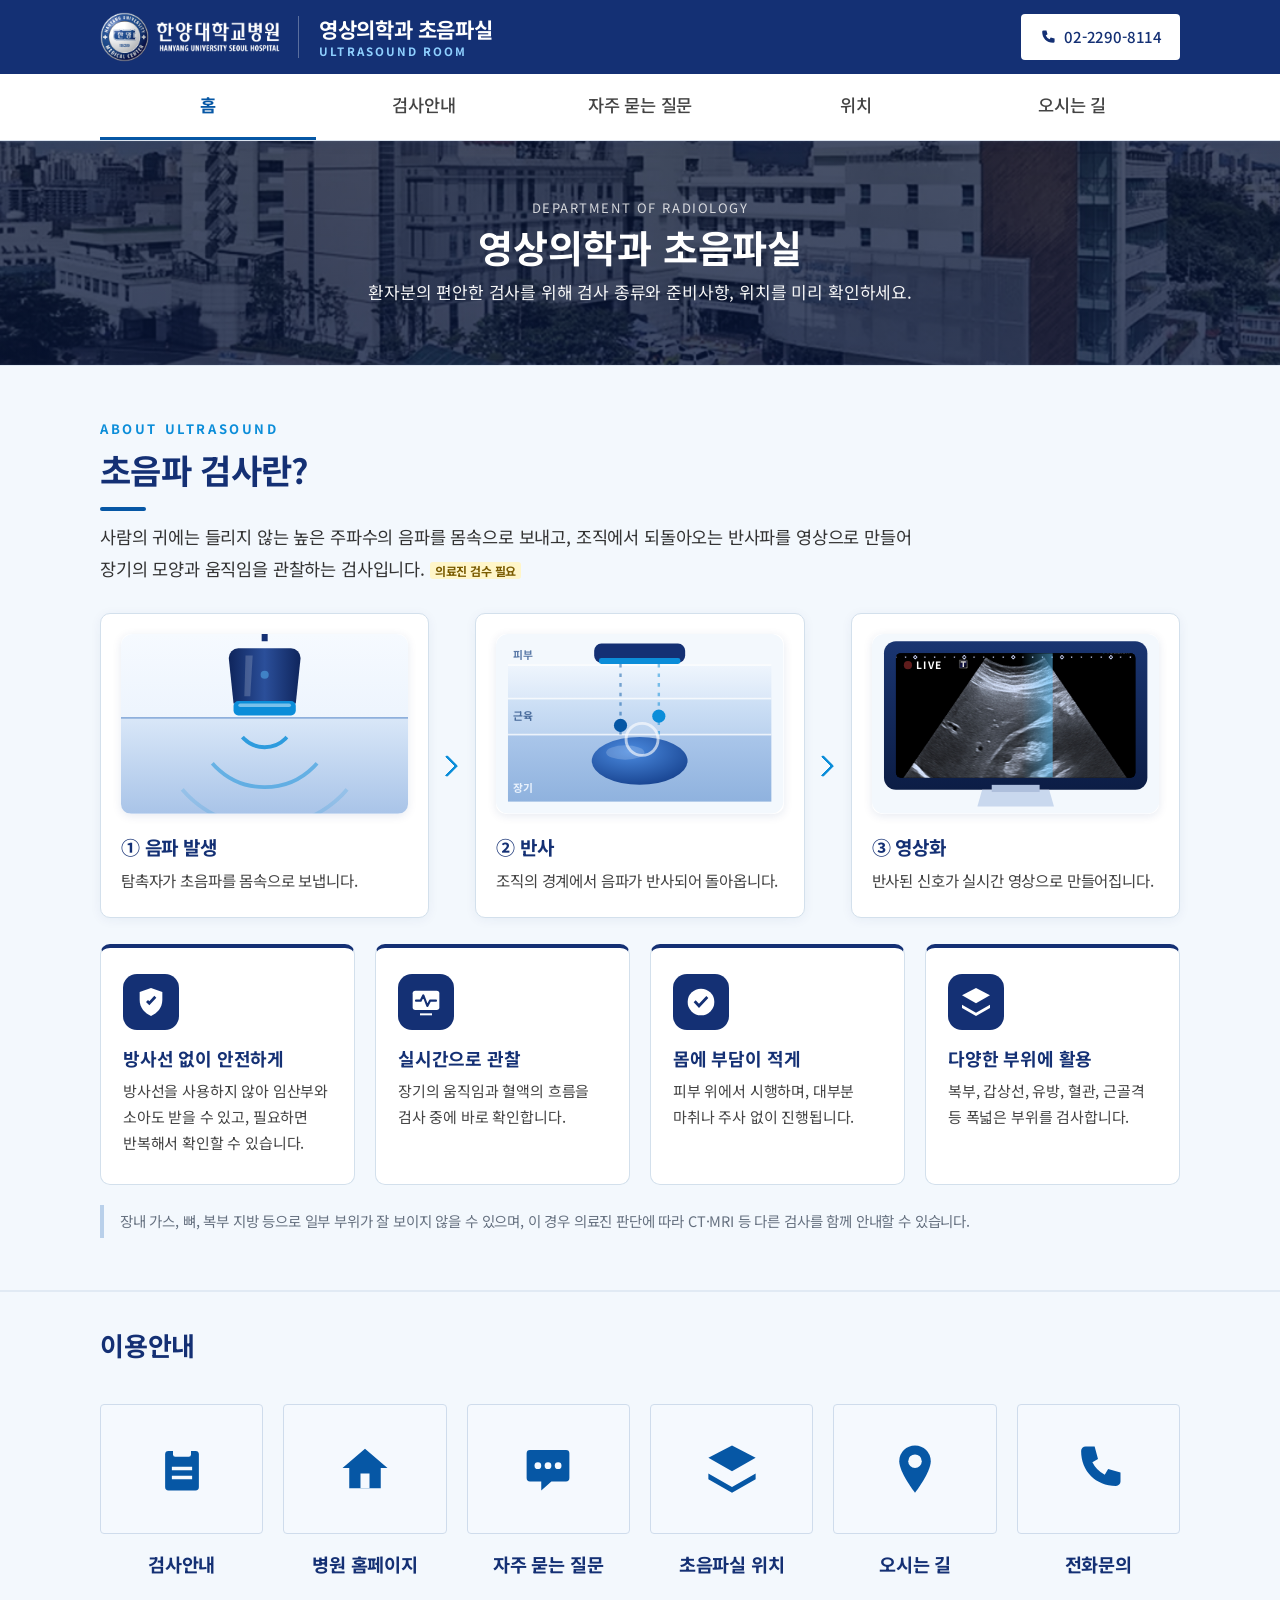
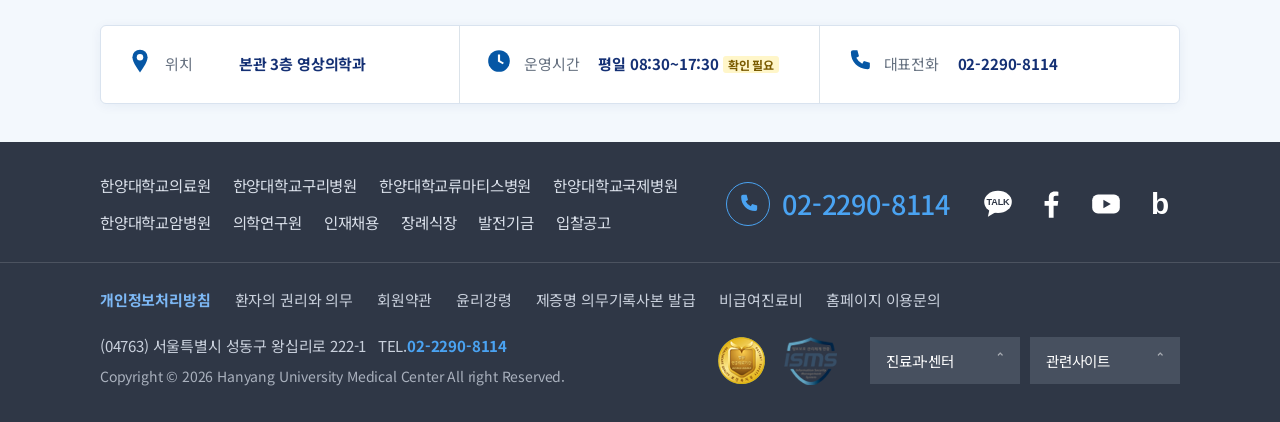
==== commit 6e14375a: "v45: exam types moved, pelvis removed, biopsy tab, FAQ, location map removed Co-Authored-By: Claude " ====
--- a/index.html
+++ b/index.html
@@ -135,46 +135,6 @@
   </div>
 </section>
 
-<!-- 초음파 검사 종류 -->
-<section class="sec" id="types">
-  <div class="wrap">
-    <header class="sh">
-      <span class="sh-eyebrow">TYPES OF EXAMINATION</span>
-      <h2>초음파 검사 종류</h2>
-      <p>검사 부위에 따라 확인하는 장기와 준비사항이 다릅니다. 카드를 누르면 자세한 안내를 볼 수 있습니다.</p>
-    </header>
-
-    <div class="types-grid">
-      <a class="tcard" href="exam/" data-part="e-abd">
-        <div class="timg" role="img" aria-label="복부(간·신장) 초음파 영상" style="background-image:url(img/us/abdomen.jpg);background-size:150% auto;background-position:50% 34%"></div>
-        <div class="tb"><b>복부 초음파</b><p>간 · 담낭 · 췌장 · 신장</p><span class="chip2">8시간 금식</span></div>
-      </a>
-      <a class="tcard" href="exam/" data-part="e-thy">
-        <div class="timg" role="img" aria-label="갑상선 초음파 영상" style="background-image:url(img/us/thyroid.jpg);background-size:147% auto;background-position:80% 37%"></div>
-        <div class="tb"><b>갑상선 · 경부</b><p>갑상선 · 림프절 · 침샘</p><span class="chip2 ok">사전 준비 없음</span></div>
-      </a>
-      <a class="tcard" href="exam/" data-part="e-brs">
-        <div class="timg" role="img" aria-label="유방 초음파 영상" style="background-image:url(img/us/breast.jpg);background-size:119% auto;background-position:52% 55%"></div>
-        <div class="tb"><b>유방 초음파</b><p>유방 · 겨드랑이 림프절</p><span class="chip2 ok">사전 준비 없음</span></div>
-      </a>
-      <a class="tcard" href="exam/" data-part="e-vas">
-        <div class="timg" role="img" aria-label="혈관 컬러 도플러 초음파 영상" style="background-image:url(img/us/doppler.jpg);background-size:153% auto;background-position:71% 63%"></div>
-        <div class="tb"><b>혈관 도플러</b><p>경동맥 · 하지 혈관 혈류</p><span class="chip2">검사 부위별 상이</span></div>
-      </a>
-      <a class="tcard" href="exam/" data-part="e-msk">
-        <div class="timg" role="img" aria-label="근골격(무릎) 초음파 영상" style="background-image:url(img/us/msk.jpg);background-size:119% auto;background-position:52% 46%"></div>
-        <div class="tb"><b>근골격 초음파</b><p>힘줄 · 인대 · 관절 · 근육</p><span class="chip2 ok">사전 준비 없음</span></div>
-      </a>
-      <a class="tcard" href="exam/" data-part="e-pel">
-        <div class="timg" role="img" aria-label="방광 초음파 영상" style="background-image:url(img/us/pelvis.jpg);background-size:141% auto;background-position:57% 44%"></div>
-        <div class="tb"><b>골반 · 방광</b><p>방광 · 전립선 · 자궁 · 난소</p><span class="chip2">검사 부위별 상이</span></div>
-      </a>
-    </div>
-
-    <p class="types-note">※ 위 영상은 초음파 영상의 이해를 돕기 위한 예시 자료이며, 환자분의 실제 검사 영상이 아닙니다.</p>
-  </div>
-</section>
-
 <section class="band tint2">
   <div class="wrap">
     <div class="infocard">
@@ -195,48 +155,5 @@
 </section>
 
 <script src="assets/site.js"></script>
-
-<!-- 검사 부위별 안내 팝업 (검사안내 페이지의 내용을 불러와 표시) -->
-<div class="pop" id="pop" hidden>
-  <div class="pop-bg" data-close></div>
-  <div class="pop-box" role="dialog" aria-modal="true" aria-labelledby="pop-t">
-    <button class="pop-x" type="button" data-close aria-label="닫기">&times;</button>
-    <div class="pop-head">
-      <div class="pop-thumb" id="pop-thumb" role="img" aria-hidden="true"></div>
-      <div><span class="pop-eyebrow">검사 부위별 안내</span><h3 id="pop-t"></h3><span class="chip2" id="pop-chip"></span></div>
-    </div>
-    <div class="pop-c" id="pop-c"></div>
-    <div class="pop-foot"><span class="tbc">의료진 검수 필요</span><a class="btn p" href="exam/">검사안내 전체 보기</a></div>
-  </div>
-</div>
-<script>
-(function(){
-  var pop=document.getElementById('pop'),body=document.getElementById('pop-c'),last=null,cache=null;
-  function load(){
-    if(!cache){cache=fetch('exam/').then(function(r){if(!r.ok)throw new Error('x');return r.text();}).then(function(t){return new DOMParser().parseFromString(t,'text/html');});}
-    return cache;
-  }
-  function close(){pop.hidden=true;document.body.classList.remove('pop-open');if(last)last.focus();}
-  function open(card){
-    var id=card.getAttribute('data-part');last=card;
-    load().then(function(doc){
-      var panel=doc.getElementById(id);if(!panel)throw new Error('x');
-      var t=card.querySelector('.tb b').textContent,chip=card.querySelector('.chip2');
-      document.getElementById('pop-t').textContent=t;
-      var c=document.getElementById('pop-chip');c.textContent=chip.textContent;c.className=chip.className;
-      var th=document.getElementById('pop-thumb'),im=card.querySelector('.timg');
-      th.style.cssText=im.getAttribute('style');
-      body.innerHTML=panel.innerHTML;
-      window.hydrate(body);
-      pop.hidden=false;document.body.classList.add('pop-open');
-      pop.querySelector('.pop-box').scrollTop=0;
-      pop.querySelector('.pop-x').focus();
-    }).catch(function(){location.href='exam/';});
-  }
-  [].forEach.call(document.querySelectorAll('.tcard'),function(a){a.addEventListener('click',function(e){e.preventDefault();open(a);});});
-  [].forEach.call(pop.querySelectorAll('[data-close]'),function(b){b.addEventListener('click',close);});
-  document.addEventListener('keydown',function(e){if(e.key==='Escape'&&!pop.hidden)close();});
-})();
-</script>
 </body>
 </html>
--- a/assets/style.css
+++ b/assets/style.css
@@ -932,3 +932,16 @@
 .root_daum_roughmap .cont .tit{font-size:12px!important;padding:2px 9px!important}
 .root_daum_roughmap .cont .section{padding:14px 22px!important;gap:8px 32px}
 @media(max-width:640px){.root_daum_roughmap .cont .txt{font-size:13px!important}.root_daum_roughmap .cont .section{padding:12px 16px!important}}
+
+/* ===== v45: 검사 종류 카드를 검사안내로 이동, 단계 3개, 위치 약도 삭제 ===== */
+.steps.s3{grid-template-columns:repeat(3,1fr)}
+@media(max-width:900px){.steps.s3{grid-template-columns:1fr}}
+.types-in{margin:44px 0 12px}
+.types-in .sh{margin-bottom:24px}
+.timg.nopic{overflow:hidden;background:#0c1b3c}
+.timg.nopic svg{display:block;width:100%;height:100%}
+.chip2{white-space:normal}
+.loc-soon{max-width:760px;margin:18px 0 0;padding:28px}
+.loc-soon p{margin:8px 0 0;line-height:1.75;color:#333}
+.loc-soon .soon{color:var(--sub);background:var(--bg);border-radius:6px;padding:14px 16px;margin-top:16px}
+@media(max-width:640px){.types-in{margin:30px 0 8px}.loc-soon{padding:20px}}
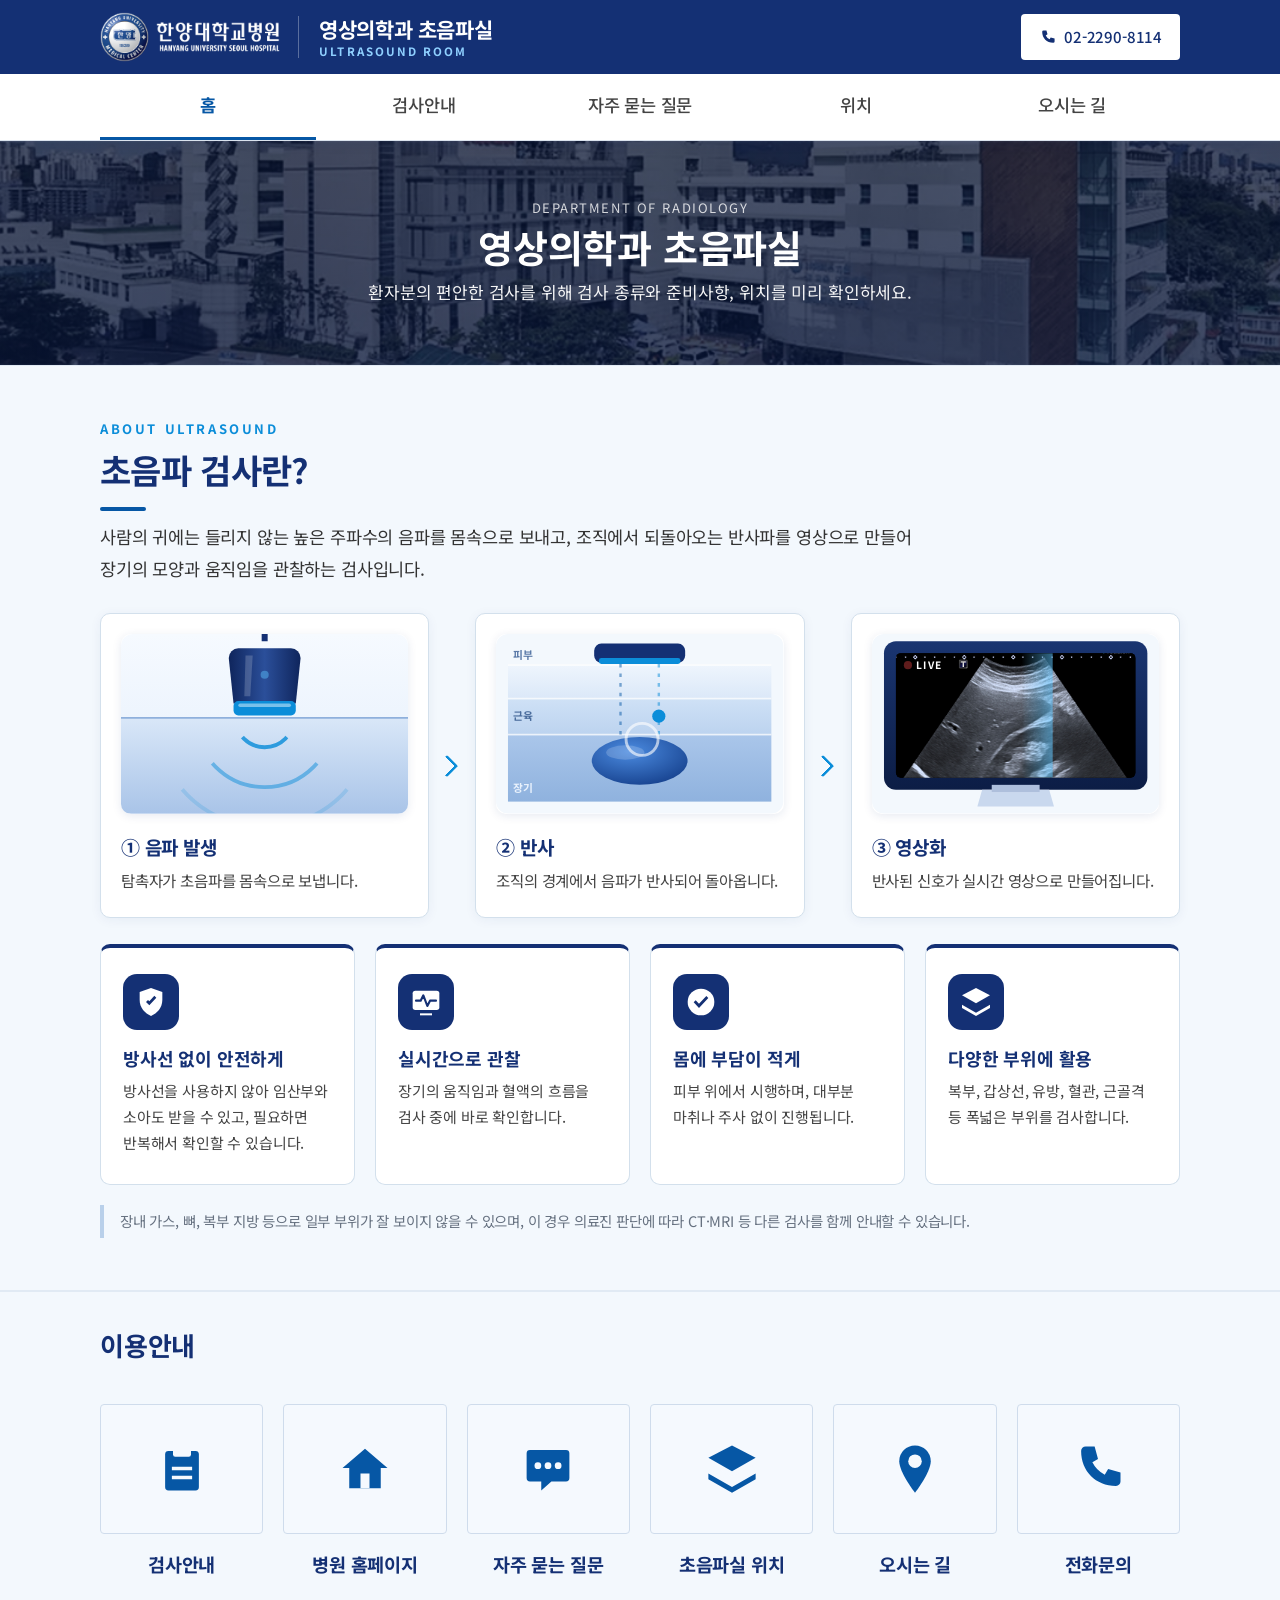
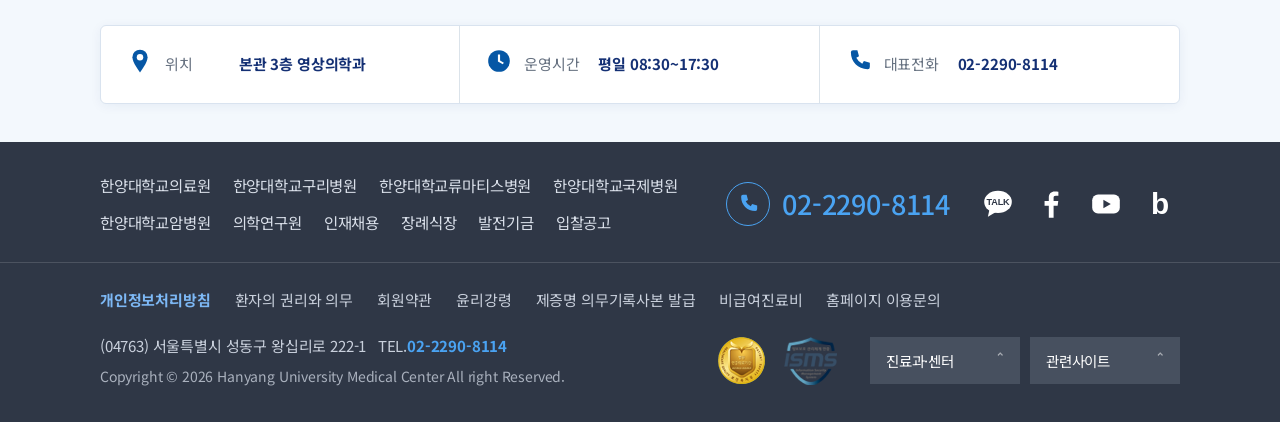
==== commit e88a4a7a: "v46: new images, layout fixes, FAQ rows, route guide restored, remove review tags Co-Authored-By: Cl" ====
--- a/index.html
+++ b/index.html
@@ -21,7 +21,7 @@
     <header class="sh">
       <span class="sh-eyebrow">ABOUT ULTRASOUND</span>
       <h2>초음파 검사란?</h2>
-      <p>사람의 귀에는 들리지 않는 높은 주파수의 음파를 몸속으로 보내고, 조직에서 되돌아오는 반사파를 영상으로 만들어 장기의 모양과 움직임을 관찰하는 검사입니다. <span class="tbc">의료진 검수 필요</span></p>
+      <p>사람의 귀에는 들리지 않는 높은 주파수의 음파를 몸속으로 보내고, 조직에서 되돌아오는 반사파를 영상으로 만들어 장기의 모양과 움직임을 관찰하는 검사입니다.</p>
     </header>
 
     <ol class="flow">
@@ -139,7 +139,7 @@
   <div class="wrap">
     <div class="infocard">
       <div><span data-i="i-pin"></span><span class="k">위치</span><b>본관 3층 영상의학과</b></div>
-      <div><span data-i="i-clock"></span><span class="k">운영시간</span><b>평일 08:30~17:30 <span class="tbc">확인 필요</span></b></div>
+      <div><span data-i="i-clock"></span><span class="k">운영시간</span><b>평일 08:30~17:30</b></div>
       <div><span data-i="i-phone"></span><span class="k">대표전화</span><b>02-2290-8114</b></div>
     </div>
     <h2 class="band-h">이용안내</h2>
--- a/assets/style.css
+++ b/assets/style.css
@@ -945,3 +945,25 @@
 .loc-soon p{margin:8px 0 0;line-height:1.75;color:#333}
 .loc-soon .soon{color:var(--sub);background:var(--bg);border-radius:6px;padding:14px 16px;margin-top:16px}
 @media(max-width:640px){.types-in{margin:30px 0 8px}.loc-soon{padding:20px}}
+
+/* ===== v46: 레이아웃 정리 ===== */
+/* 검사 종류 카드: 링크 제거, 높이 통일 */
+.tcard{display:flex;flex-direction:column;height:100%}
+.tcard .tb{flex:1;display:flex;flex-direction:column;align-items:flex-start}
+.tcard .tb p{margin-bottom:12px}
+.tcard .tb .chip2{margin-top:auto}
+.types-grid{align-items:stretch}
+/* 부위별 요약 줄 */
+.ex-sum.wide3{grid-template-columns:2fr 1fr}
+.ex-sum.wide3>div:nth-child(3){grid-column:1/-1}
+@media(max-width:900px){.ex-sum.wide3{grid-template-columns:1fr}}
+.card p{word-break:keep-all}
+/* FAQ: 행 정렬 */
+.faqg{display:grid;grid-template-columns:1fr 1fr;gap:0 24px;align-items:stretch}
+.faqg details{display:flex;flex-direction:column;margin-bottom:18px}
+.faqg details.wide{grid-column:1/-1}
+.faqg details .a{flex:1}
+@media(max-width:900px){.faqg{grid-template-columns:1fr}}
+/* 위치: 경로 안내 */
+.route-wrap{max-width:860px}
+.loc-routes{margin:18px 0 12px}
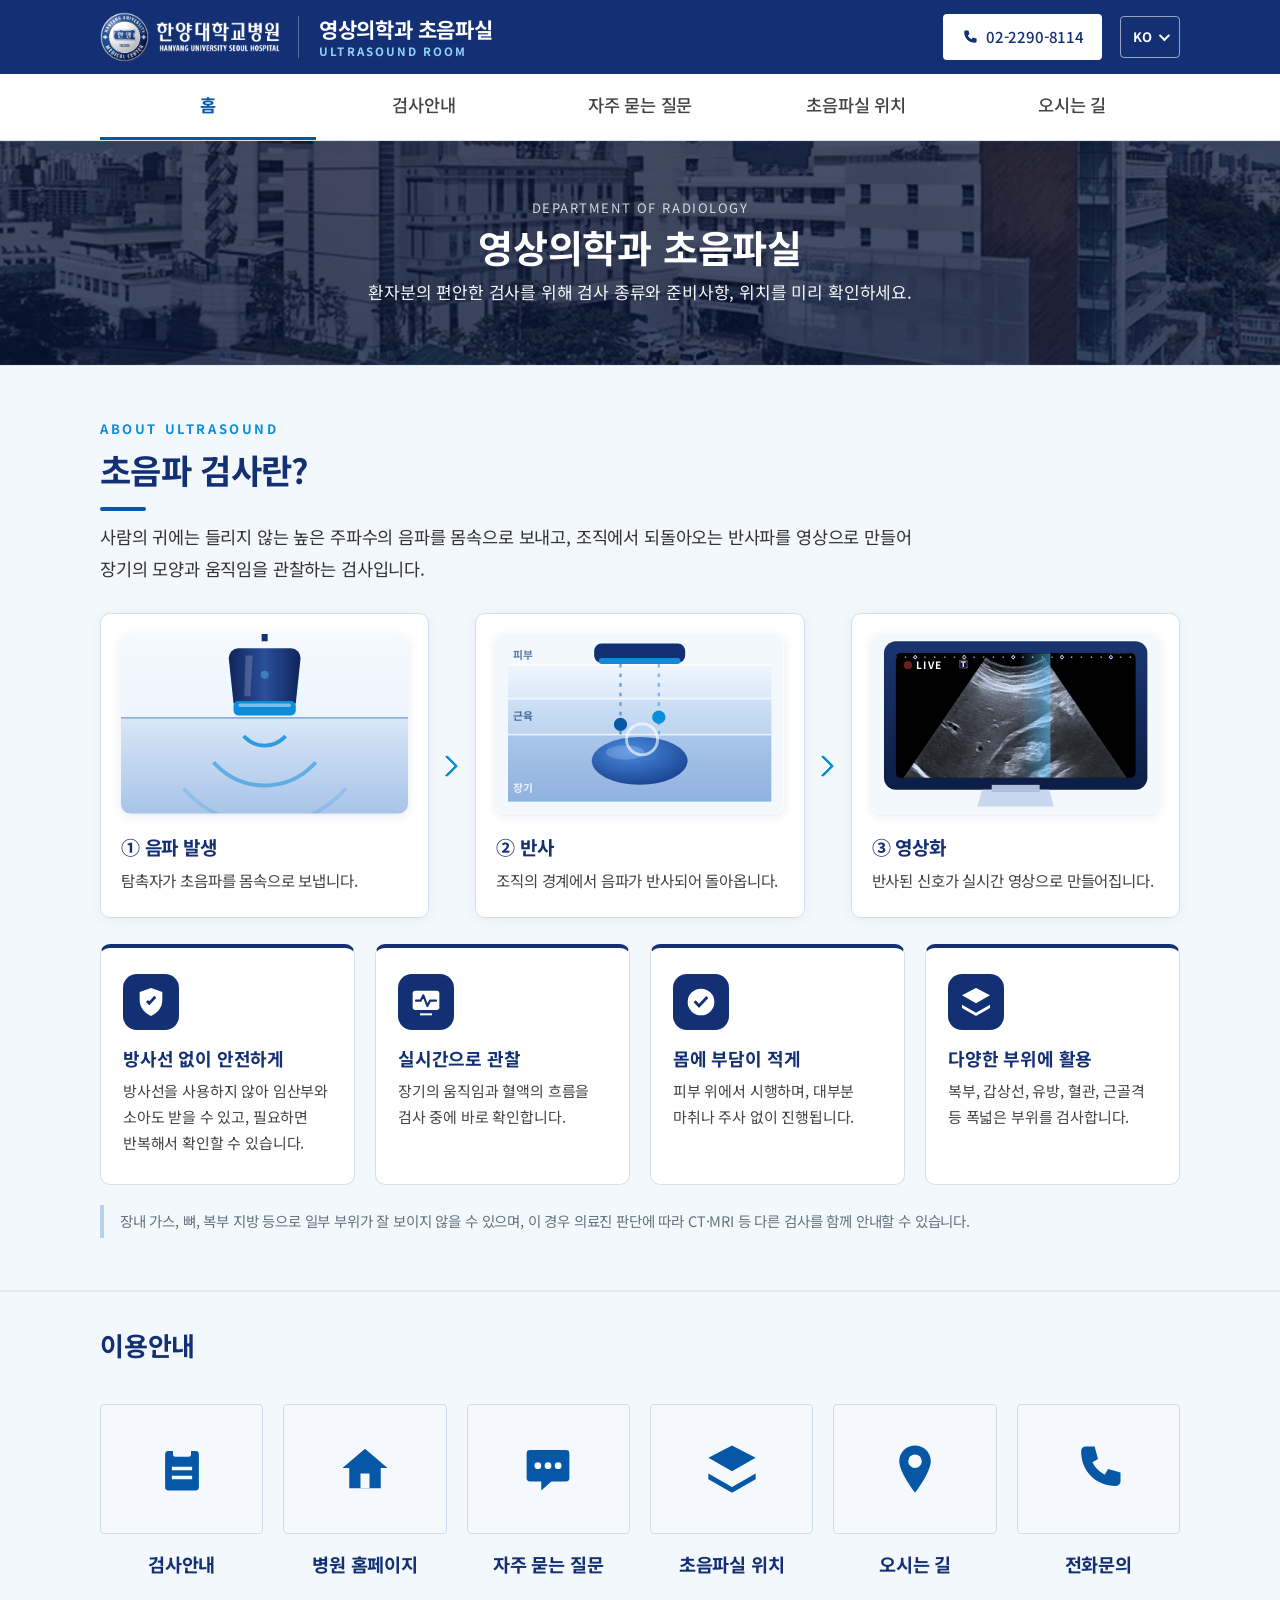
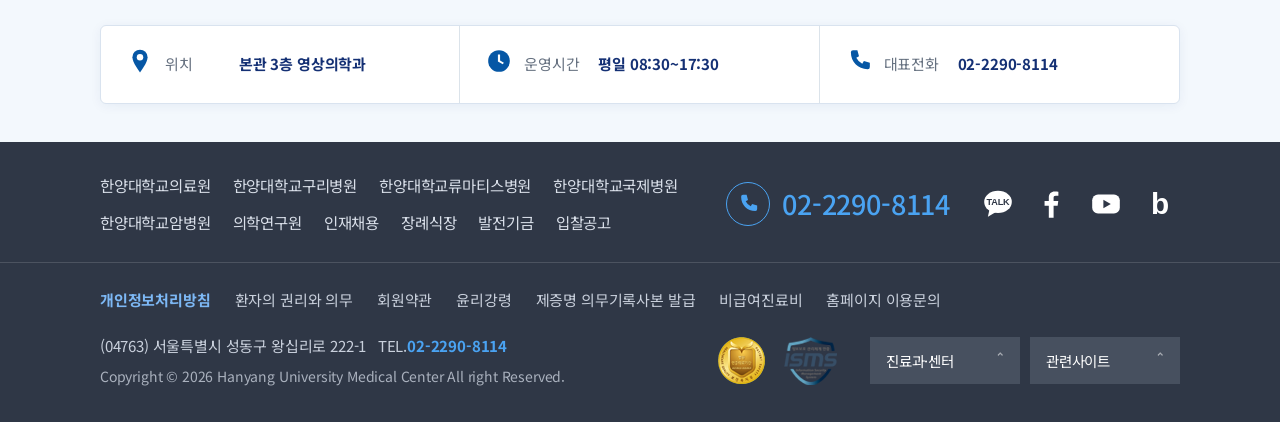
==== commit d5fe494f: "v66: multilingual (EN/RU/MN) with language selector Co-Authored-By: Claude Sonnet 5.5 <noreply@anthr" ====
--- a/index.html
+++ b/index.html
@@ -5,7 +5,7 @@
 <meta name="viewport" content="width=device-width,initial-scale=1,viewport-fit=cover">
 <title>초음파실 안내 | 한양대학교병원 영상의학과</title>
 <meta name="description" content="한양대학교병원 영상의학과 초음파실 검사 안내, 초음파 검사란, 검사 종류, 위치, 오시는 길">
-<link rel="preconnect" href="https://fonts.googleapis.com"><link rel="preconnect" href="https://fonts.gstatic.com" crossorigin><link rel="stylesheet" href="https://fonts.googleapis.com/css2?family=Noto+Sans+KR:wght@400;500;700&display=swap"><link rel="stylesheet" href="assets/style.css">
+<script>(function(){try{var l=new URLSearchParams(location.search).get('lang')||localStorage.getItem('lang');if(l&&l!=='ko')document.documentElement.className+=' i18n-wait'}catch(e){}})()</script><link rel="preconnect" href="https://fonts.googleapis.com"><link rel="preconnect" href="https://fonts.gstatic.com" crossorigin><link rel="stylesheet" href="https://fonts.googleapis.com/css2?family=Noto+Sans+KR:wght@400;500;700&family=Noto+Sans:wght@400;500;700&display=swap"><link rel="stylesheet" href="assets/style.css">
 </head>
 <body data-page="home" data-root="">
 
@@ -154,6 +154,6 @@
   </div>
 </section>
 
-<script src="assets/site.js"></script>
+<script src="assets/site.js"></script><script src="assets/i18n-data.js"></script><script src="assets/i18n.js"></script>
 </body>
 </html>
--- a/assets/style.css
+++ b/assets/style.css
@@ -967,3 +967,144 @@
 /* 위치: 경로 안내 */
 .route-wrap{max-width:860px}
 .loc-routes{margin:18px 0 12px}
+
+/* ===== v49: 모바일 정리 (진행순서 압축, 검사 종류 1열, 탭 한 줄, 요약 한 줄) ===== */
+@media(max-width:640px){
+  /* 검사 진행 순서: 아이콘+제목+설명을 한 줄 구성으로 압축 */
+  .steps.s3{gap:8px}
+  .steps.s3 .step{display:grid;grid-template-columns:44px 1fr;column-gap:12px;align-items:center;padding:12px 14px}
+  .steps.s3 .step::before{grid-column:2;margin-bottom:0;font-size:11.5px}
+  .steps.s3 .step .si{grid-column:1;grid-row:1/4;position:static;width:44px;height:44px;font-size:24px;margin:0}
+  .steps.s3 .step b{grid-column:2;font-size:16.5px;margin:0}
+  .steps.s3 .step p{grid-column:2;margin:0;font-size:13.5px;line-height:1.45}
+  .steps.s3 .step p span{display:inline;white-space:normal}
+  .steps.s3 .step p span+span::before{content:" "}
+  /* 검사 종류: 한 줄에 한 개, 가로형 카드로 높이 통일 */
+  .types-grid{grid-template-columns:1fr;gap:10px}
+  .tcard{flex-direction:row;height:auto;min-height:128px}
+  .tcard .timg{flex:0 0 42%;aspect-ratio:auto;min-height:128px}
+  .tcard .tb{padding:12px 14px;justify-content:center}
+  .tcard .tb b{font-size:16px}
+  .tcard .tb p{font-size:12.5px;margin-bottom:8px}
+  .tcard .tb .chip2{margin-top:0;font-size:11.5px;padding:3px 9px}
+  /* 탭: 모두 한 줄, 같은 크기 */
+  .subtabs button{padding:12px 2px;font-size:13px;white-space:nowrap;letter-spacing:-.03em}
+  /* 요약 줄: 라벨과 내용을 같은 줄에 */
+  .ex-sum>div{display:flex;flex-wrap:nowrap;align-items:flex-start;gap:0}
+  .ex-sum span.k{flex:none;margin-top:2px}
+  .ex-sum b{flex:1;font-size:14.5px;line-height:1.5}
+}
+
+/* ===== v50: 요약 줄 라벨 크기 통일, 소요시간을 오른쪽 카드 시작선에 맞춤 ===== */
+.ex-sum span.k{min-width:78px;text-align:center;box-sizing:border-box}
+@media(min-width:901px){
+  .ex-sum.wide3{grid-template-columns:calc(50% + 12px) 1fr;column-gap:0;justify-content:stretch}
+}
+
+/* ===== v51: 부위별 요약 3칸을 같은 간격으로 ===== */
+@media(min-width:901px){
+  .ex-sum:not(.wide3){grid-template-columns:repeat(3,1fr);column-gap:24px}
+}
+
+/* ===== v54: 부위별 요약 3개 항목 사이 간격을 동일하게 ===== */
+@media(min-width:901px){
+  .ex-sum:not(.wide3){display:flex;flex-wrap:wrap;justify-content:space-between;align-items:center;gap:12px 40px}
+  .ex-sum:not(.wide3)>div{flex:0 0 auto}
+}
+
+/* ===== v55: 모바일 검사 종류 카드 - 준비 칩을 한 줄로 ===== */
+@media(max-width:640px){
+  .tcard .timg{flex:0 0 30%}
+  .tcard .tb{padding:10px 10px 10px 12px}
+  .tcard .tb .chip2{white-space:nowrap;font-size:max(9.5px,2.8vw);padding:3px 7px;letter-spacing:-.02em}
+}
+
+/* ===== v56: ※ 주석 문단 정렬 (둘째 줄부터 ※ 뒤 글자에 맞춤) ===== */
+.note-ref{padding-left:1.1em;text-indent:-1.1em}
+
+/* ===== v58: 카드 '자세히 보기'가 준비 칩과 겹치지 않도록 제목 줄 오른쪽으로 ===== */
+.tcard .tb::after{top:22px;bottom:auto;right:18px}
+
+/* ===== v59: 모바일 검사 종류 카드 높이 통일(설명이 길어진 카드 기준) ===== */
+@media(max-width:640px){ .tcard{min-height:150px} .tcard .timg{min-height:150px} }
+
+/* ===== v60: 상·하복부 요약 줄 - 라벨과 내용을 같은 줄에, 윗줄 정렬 ===== */
+.ex-sum.wide3>div{flex-wrap:nowrap;align-items:flex-start}
+.ex-sum.wide3 span.k{flex:none}
+.ex-sum.wide3 b{flex:1;min-width:0}
+.ex-sum.wide3{align-items:start}
+
+/* ===== v61: FAQ 카테고리 탭 + 접힘, 오시는 길 정보 줄 좌측 정렬, 모바일 카드 이미지 비율 ===== */
+.fp{display:none;max-width:860px}
+.fp.on{display:block}
+.fp details{margin-bottom:12px}
+body[data-page=faq] .subtabs{margin:20px 0 24px;max-width:860px}
+@media(max-width:640px){body[data-page=faq] .subtabs{grid-template-columns:repeat(3,1fr)}}
+/* 오시는 길: 주소·전화·진료시간 좌측 정렬, 간격 축소 */
+@media(min-width:901px){
+  .addr{display:flex;flex-wrap:wrap;justify-content:flex-start;gap:12px 56px;padding:22px 30px}
+}
+/* 모바일 검사 종류 카드: 사진 원본 비율(16:10) 유지, 세로형 */
+@media(max-width:640px){
+  .tcard{flex-direction:column;min-height:0}
+  .tcard .timg{flex:none;width:100%;min-height:0;aspect-ratio:16/10}
+  .tcard .tb{padding:14px 16px 16px;min-height:150px;justify-content:flex-start}
+  .tcard .tb b{font-size:17px}
+  .tcard .tb p{font-size:13px;margin-bottom:10px}
+  .tcard .tb .chip2{font-size:12px;padding:4px 11px;white-space:normal;margin-top:auto}
+}
+
+/* ===== v62: 상·하복부 요약 줄 재배치, FAQ 질문 박스 톤 완화 ===== */
+@media(min-width:901px){
+  .ex-sum.wide3{grid-template-columns:auto 1fr;column-gap:72px;row-gap:14px;align-items:center}
+  .ex-sum.wide3>div:nth-child(1){grid-column:1/-1}
+  .ex-sum.wide3>div:nth-child(3){grid-column:auto}
+}
+/* FAQ 질문 박스: 연한 톤 + 네이비 Q 배지 */
+body[data-page=faq] .fp details{border:1px solid #cddff2;border-radius:8px;background:#fff;box-shadow:0 1px 6px rgba(20,48,116,.05)}
+body[data-page=faq] .fp details summary{background:#eaf2fb;color:#143074;font-weight:700}
+body[data-page=faq] .fp details summary::before{background:#143074;color:#fff}
+body[data-page=faq] .fp details summary::after{color:#0657a5}
+body[data-page=faq] .fp details[open] summary{background:#dbe9f8;border-bottom:1px solid #cddff2}
+body[data-page=faq] .fp details summary:hover{background:#e0ecf9}
+
+/* ===== v63: 모바일에서 (상복부)/(하복부) 준비 문구를 줄 단위로 분리 ===== */
+.ex-sum .pl{white-space:nowrap}
+@media(max-width:640px){
+  .ex-sum .pl{display:block}
+  .ex-sum .sep{display:none}
+}
+
+/* ===== v64: 모바일 검사 종류 카드 - 원본 비율(16:10) 썸네일 + 글 가로 배치로 스크롤 최소화 ===== */
+@media(max-width:640px){
+  .types-grid{gap:10px}
+  .tcard{flex-direction:row;align-items:flex-start;gap:12px;padding:10px;min-height:0}
+  .tcard .timg{flex:0 0 44%;width:44%;min-height:0;aspect-ratio:16/10;border-radius:8px;overflow:hidden}
+  .tcard .tb{flex:1;min-width:0;padding:0;min-height:0;justify-content:flex-start}
+  .tcard .tb b{font-size:16px;margin-bottom:2px}
+  .tcard .tb p{font-size:12px;line-height:1.45;margin-bottom:8px}
+  .tcard .tb .chip2{font-size:11px;padding:3px 9px;white-space:normal;line-height:1.35;margin-top:0;border-radius:12px}
+}
+@media(max-width:640px){ .tcard{min-height:134px;align-items:center} }
+
+/* ===== v66: 다국어(EN/RU/MN) ===== */
+body{font-family:"Noto Sans KR","Noto Sans","Malgun Gothic",sans-serif}
+.i18n-wait body{visibility:hidden}
+.top .lang{flex:none}
+.lang-b{background:transparent;color:#fff;border:1px solid rgba(255,255,255,.55);border-radius:4px;font:inherit;font-size:13px;font-weight:700;letter-spacing:.04em;padding:9px 12px 9px 12px;cursor:pointer;white-space:nowrap;display:flex;align-items:center;gap:6px}
+.lang-b::after{content:"";width:6px;height:6px;border-right:2px solid #fff;border-bottom:2px solid #fff;transform:rotate(45deg) translateY(-2px)}
+.lang-b:hover{background:rgba(255,255,255,.12)}
+.lang-m{position:fixed;z-index:200;display:none;list-style:none;margin:0;padding:6px 0;background:#fff;border:1px solid #cfdcec;border-radius:8px;box-shadow:0 8px 24px rgba(20,48,116,.22);min-width:130px}
+.lang-m.open{display:block}
+.lang-m a{display:block;padding:10px 18px;color:#143074;text-decoration:none;font-size:15px}
+.lang-m a:hover{background:#eaf2fb}
+.lang-m a[aria-current]{font-weight:700;color:#0657a5}
+@media(max-width:640px){
+  .top-in{gap:8px}
+  .top .tel{padding:9px 10px;font-size:12.5px}
+  .lang-b{padding:9px 9px;font-size:12px}
+}
+/* 번역 문구가 길어져도 줄바꿈되도록 */
+html:not([lang=ko]) .step p span,html:not([lang=ko]) .ex-sum .pl,html:not([lang=ko]) .chip2{white-space:normal}
+html:not([lang=ko]) body{word-break:normal;overflow-wrap:anywhere}
+html:not([lang=ko]) .subtabs button{white-space:normal;line-height:1.25;letter-spacing:0}
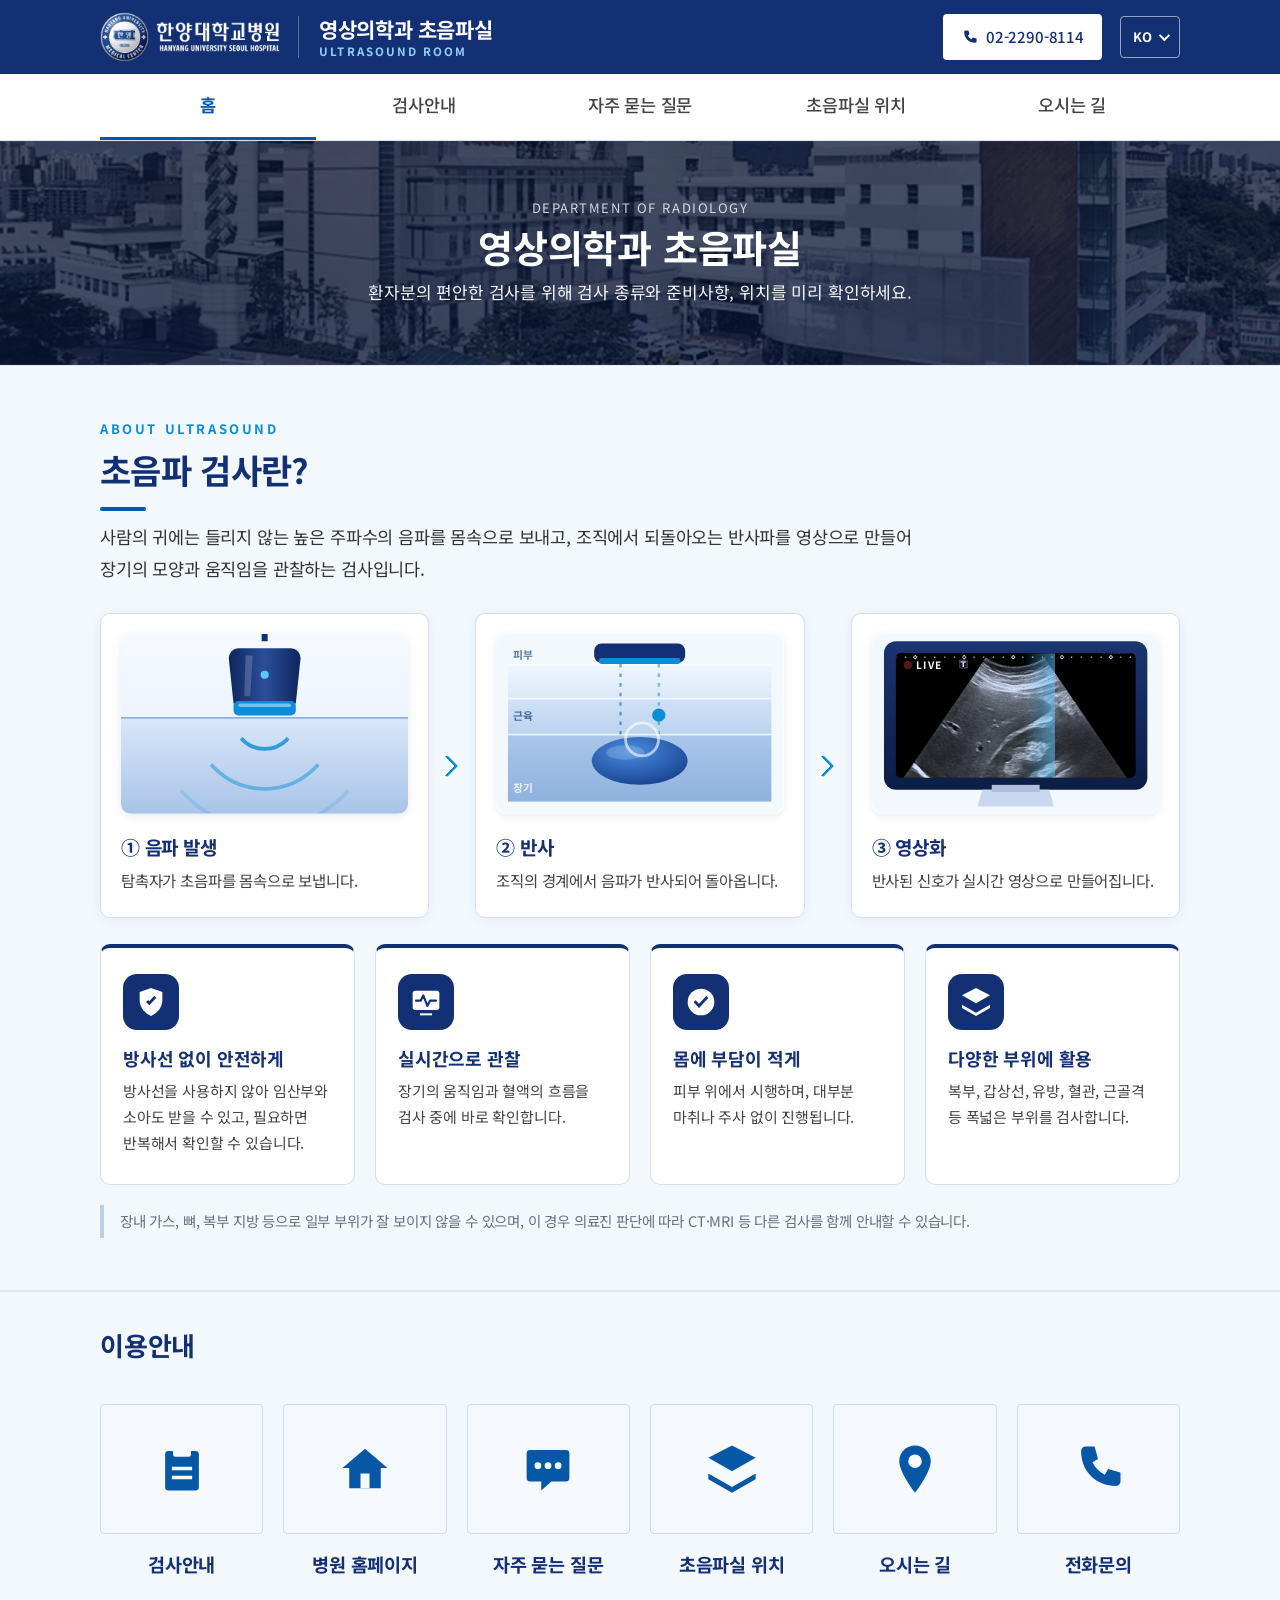
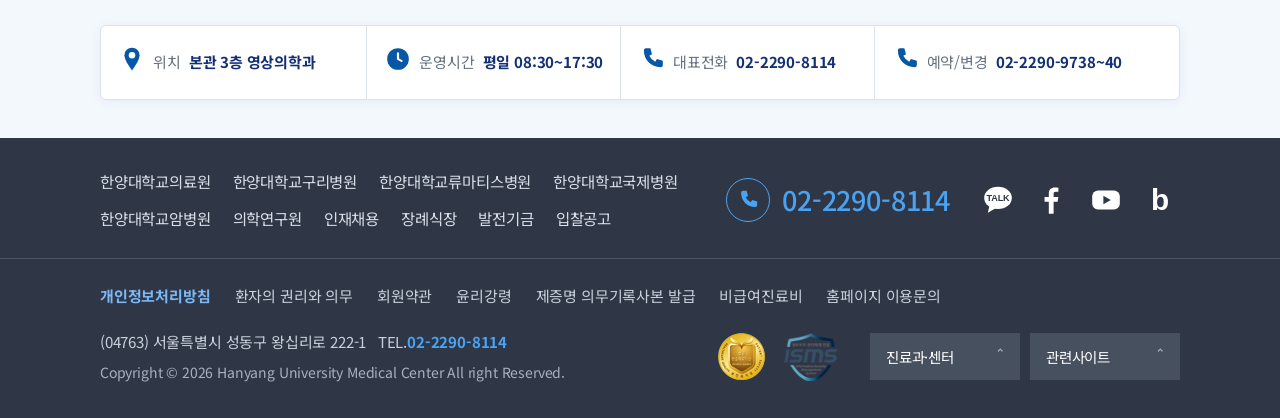
==== commit e01bead9: "v68: booking/change phone Co-Authored-By: Claude Sonnet 5.5 <noreply@anthropic.com>" ====
--- a/index.html
+++ b/index.html
@@ -141,6 +141,7 @@
       <div><span data-i="i-pin"></span><span class="k">위치</span><b>본관 3층 영상의학과</b></div>
       <div><span data-i="i-clock"></span><span class="k">운영시간</span><b>평일 08:30~17:30</b></div>
       <div><span data-i="i-phone"></span><span class="k">대표전화</span><b>02-2290-8114</b></div>
+      <div><span data-i="i-phone"></span><span class="k">예약/변경</span><b><a href="tel:0222909738" style="color:inherit;text-decoration:none">02-2290-9738~40</a></b></div>
     </div>
     <h2 class="band-h">이용안내</h2>
     <div class="tiles">
--- a/assets/style.css
+++ b/assets/style.css
@@ -1108,3 +1108,41 @@
 html:not([lang=ko]) .step p span,html:not([lang=ko]) .ex-sum .pl,html:not([lang=ko]) .chip2{white-space:normal}
 html:not([lang=ko]) body{word-break:normal;overflow-wrap:anywhere}
 html:not([lang=ko]) .subtabs button{white-space:normal;line-height:1.25;letter-spacing:0}
+
+/* ===== v67: 검사 진행 순서 4단계 ===== */
+@media(min-width:901px){
+  .steps.s3.n4{grid-template-columns:repeat(4,1fr);gap:14px}
+  .steps.s3.n4 .step{padding:22px 16px 22px 18px}
+  .steps.s3.n4 .step{padding-right:72px}
+  .steps.s3.n4 .step .si{width:46px;height:46px;font-size:25px;right:14px;top:20px}
+  .steps.s3.n4 .step p span{white-space:normal}
+}
+@media(min-width:901px){
+  .steps.s3.n4 .step{padding-right:16px}
+  .steps.s3.n4 .step b{padding-right:54px;min-height:46px}
+  .steps.s3.n4 .step p{font-size:15px;line-height:1.6}
+}
+
+/* ===== v68: 홈 안내 카드 4칸(예약/변경 전화 추가) ===== */
+@media(min-width:901px){
+  .infocard{grid-template-columns:repeat(4,1fr);font-size:16px}
+  .infocard div{padding:22px 20px;gap:10px}
+}
+.fp .a a{color:#0657a5;font-weight:700;text-decoration:none}
+@media(min-width:901px){
+  .infocard{font-size:15px;grid-template-columns:1.05fr 1fr 1fr 1.2fr}
+  .infocard div{padding:20px 14px 20px 18px;gap:8px}
+  .infocard span.k{width:auto;white-space:nowrap}
+  .infocard b{white-space:nowrap}
+  .infocard div:first-child b{white-space:normal}
+}
+/* 번역 언어: 안내 카드를 2×2로 */
+@media(min-width:901px){
+  html:not([lang=ko]) .infocard{grid-template-columns:1fr 1fr}
+  html:not([lang=ko]) .infocard div{border-bottom:1px solid var(--line)}
+  html:not([lang=ko]) .infocard div:nth-child(2n){border-right:0}
+  html:not([lang=ko]) .infocard div:nth-child(n+3){border-bottom:0}
+  html:not([lang=ko]) .infocard span.k{white-space:normal;flex:none;max-width:150px}
+  html:not([lang=ko]) .infocard b,html:not([lang=ko]) .infocard div:first-child b{white-space:normal}
+}
+@media(max-width:900px){html:not([lang=ko]) .infocard span.k{width:auto;max-width:150px;white-space:normal}}
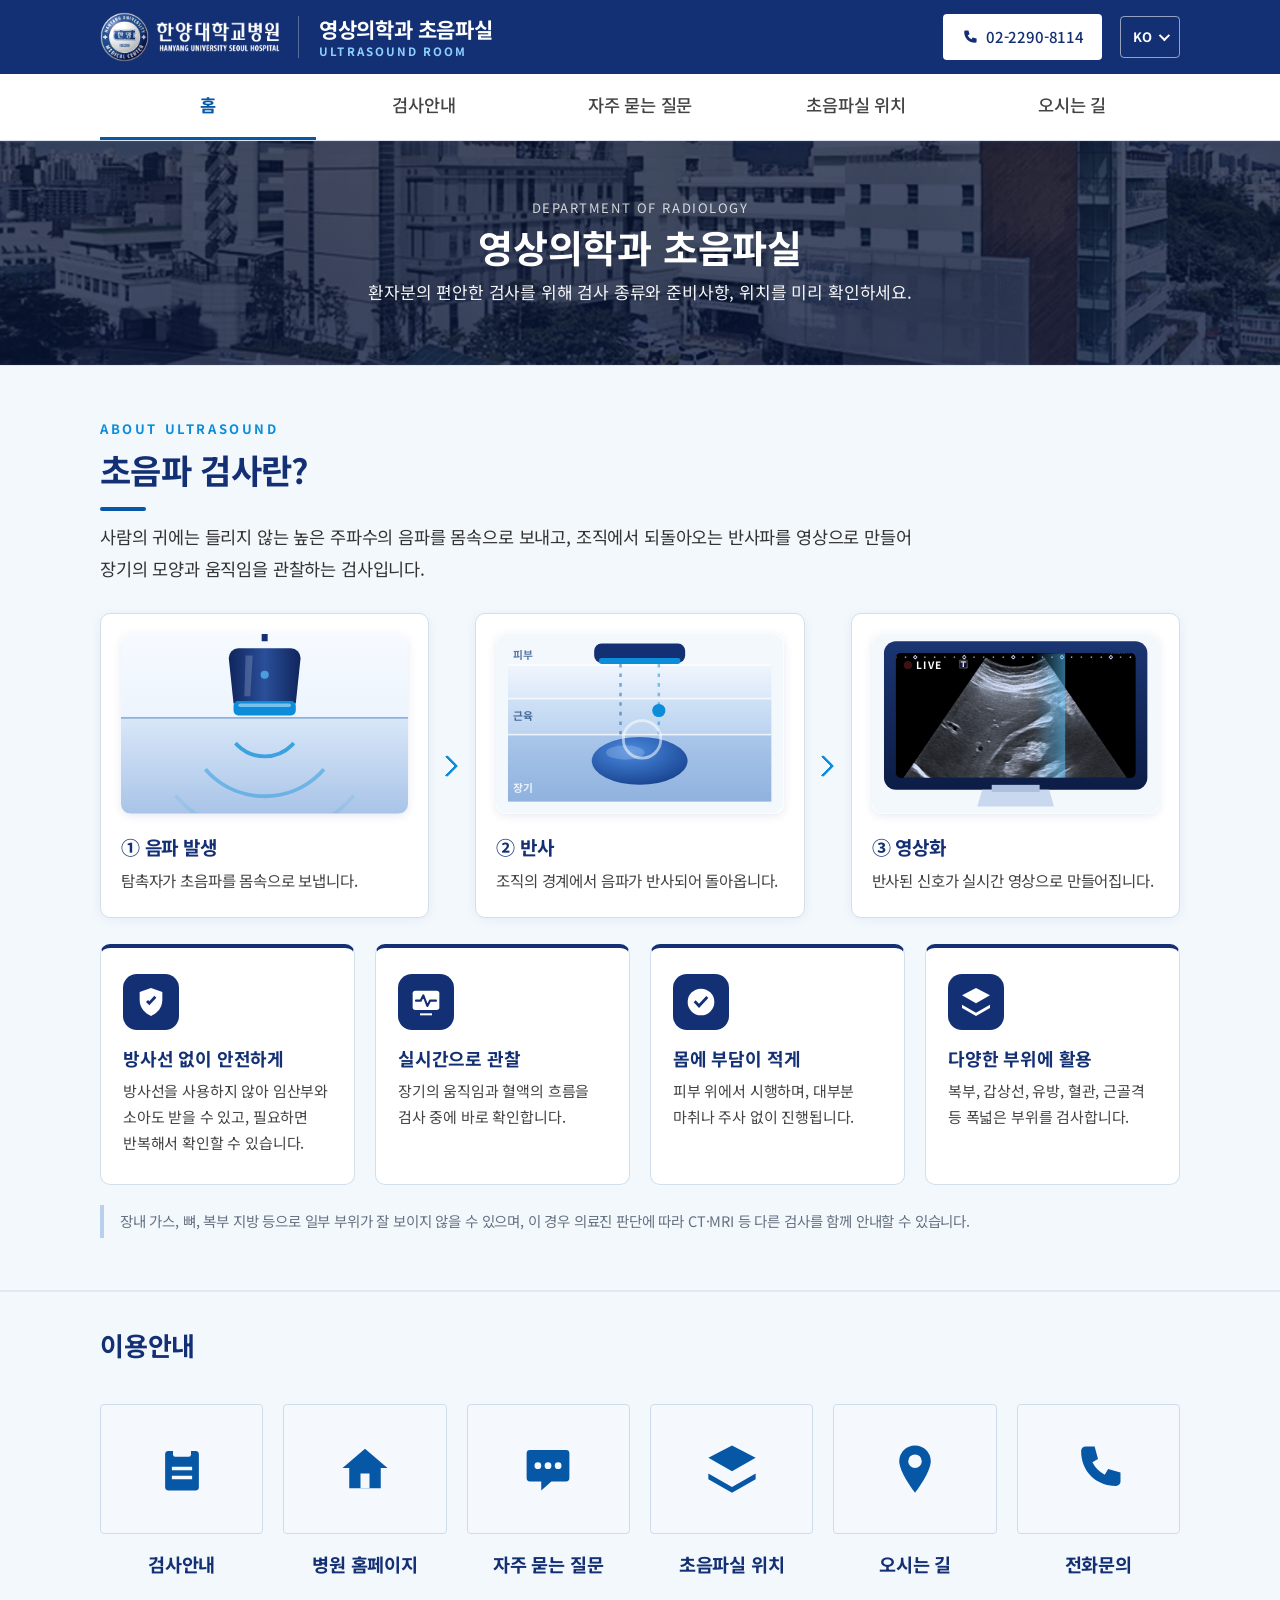
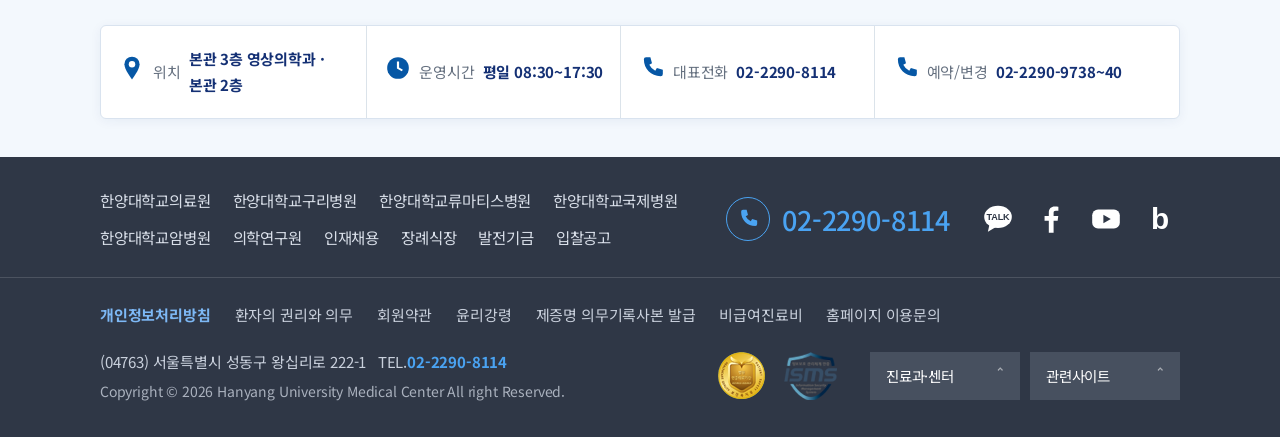
==== commit dd327698: "v69: add 2F ultrasound room Co-Authored-By: Claude Sonnet 5.5 <noreply@anthropic.com>" ====
--- a/index.html
+++ b/index.html
@@ -138,7 +138,7 @@
 <section class="band tint2">
   <div class="wrap">
     <div class="infocard">
-      <div><span data-i="i-pin"></span><span class="k">위치</span><b>본관 3층 영상의학과</b></div>
+      <div><span data-i="i-pin"></span><span class="k">위치</span><b>본관 3층 영상의학과 · 본관 2층</b></div>
       <div><span data-i="i-clock"></span><span class="k">운영시간</span><b>평일 08:30~17:30</b></div>
       <div><span data-i="i-phone"></span><span class="k">대표전화</span><b>02-2290-8114</b></div>
       <div><span data-i="i-phone"></span><span class="k">예약/변경</span><b><a href="tel:0222909738" style="color:inherit;text-decoration:none">02-2290-9738~40</a></b></div>
--- a/assets/style.css
+++ b/assets/style.css
@@ -1146,3 +1146,10 @@
   html:not([lang=ko]) .infocard b,html:not([lang=ko]) .infocard div:first-child b{white-space:normal}
 }
 @media(max-width:900px){html:not([lang=ko]) .infocard span.k{width:auto;max-width:150px;white-space:normal}}
+
+/* ===== v69: 초음파실 2곳(본관 3층 · 2층) ===== */
+.rooms{display:flex;flex-wrap:wrap;gap:12px;margin:6px 0 18px}
+.room{display:flex;align-items:center;gap:12px;background:#f3f8fd;border:1px solid #cfdfef;border-radius:8px;padding:14px 20px}
+.room .rb{background:#143074;color:#fff;font-size:13px;font-weight:700;border-radius:3px;padding:3px 10px;white-space:nowrap}
+.room b{color:#143074;font-size:17px}
+@media(max-width:640px){.rooms{flex-direction:column;gap:8px}.room{padding:12px 14px}.room b{font-size:16px}}
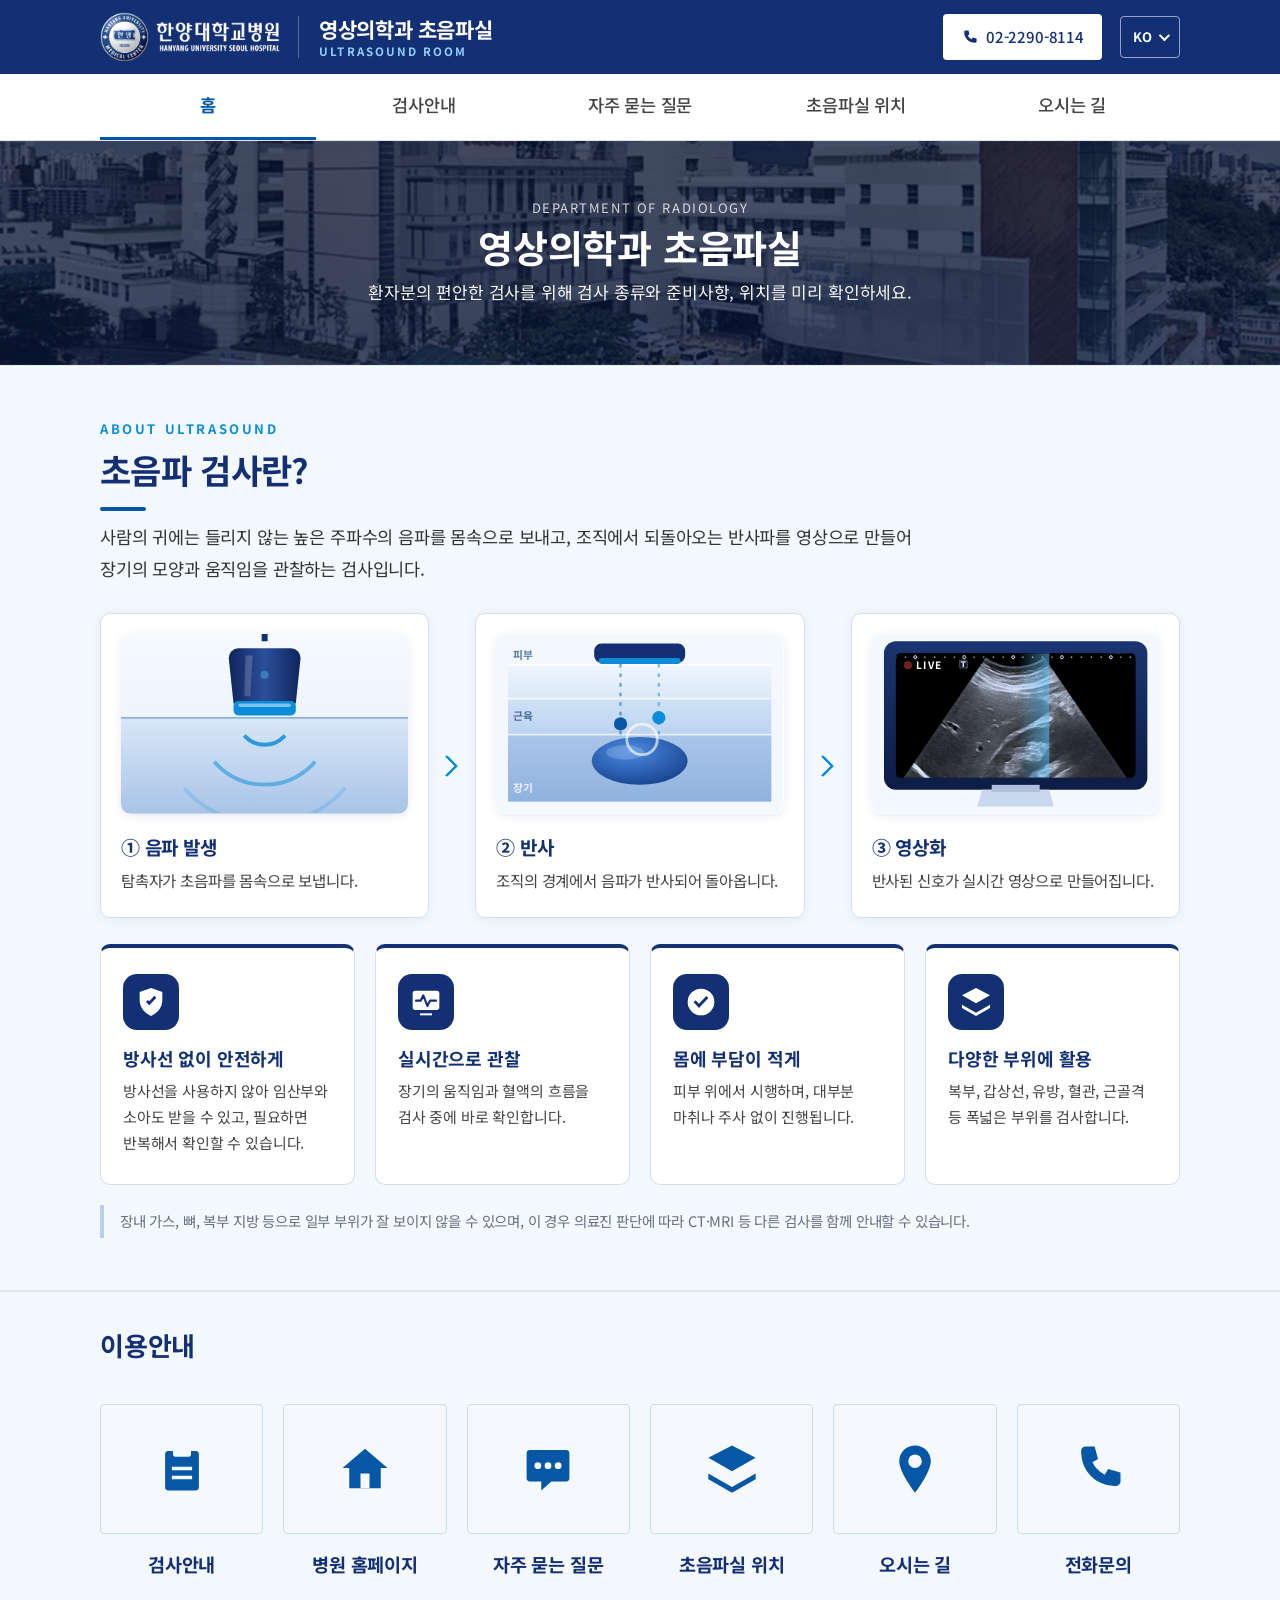
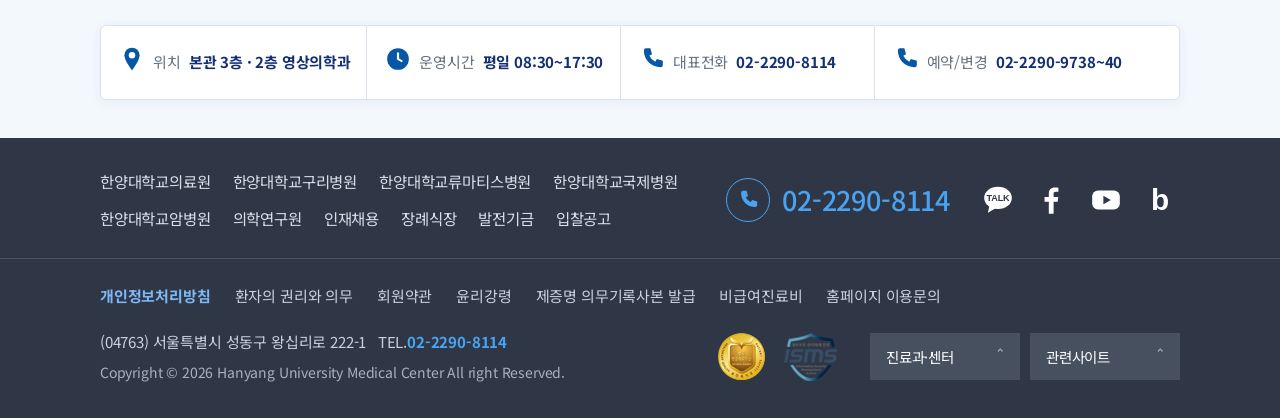
==== commit 268b76d8: "v70: 2F ultrasound room details, booking phone on directions Co-Authored-By: Claude Sonnet 5.5 <nore" ====
--- a/index.html
+++ b/index.html
@@ -138,7 +138,7 @@
 <section class="band tint2">
   <div class="wrap">
     <div class="infocard">
-      <div><span data-i="i-pin"></span><span class="k">위치</span><b>본관 3층 영상의학과 · 본관 2층</b></div>
+      <div><span data-i="i-pin"></span><span class="k">위치</span><b>본관 3층 · 2층 영상의학과</b></div>
       <div><span data-i="i-clock"></span><span class="k">운영시간</span><b>평일 08:30~17:30</b></div>
       <div><span data-i="i-phone"></span><span class="k">대표전화</span><b>02-2290-8114</b></div>
       <div><span data-i="i-phone"></span><span class="k">예약/변경</span><b><a href="tel:0222909738" style="color:inherit;text-decoration:none">02-2290-9738~40</a></b></div>
--- a/assets/style.css
+++ b/assets/style.css
@@ -1153,3 +1153,11 @@
 .room .rb{background:#143074;color:#fff;font-size:13px;font-weight:700;border-radius:3px;padding:3px 10px;white-space:nowrap}
 .room b{color:#143074;font-size:17px}
 @media(max-width:640px){.rooms{flex-direction:column;gap:8px}.room{padding:12px 14px}.room b{font-size:16px}}
+
+/* ===== v70: 초음파실 2곳 상세 ===== */
+.room div{display:flex;flex-direction:column;gap:2px}
+.room small{font-size:13px;color:#4c5b73}
+.loc-lead{margin:-4px 0 10px;color:var(--sub);font-size:15px}
+main .sec-h{margin-top:26px}
+.room2{line-height:1.8;margin-top:6px}
+.addr{gap:12px 36px}
